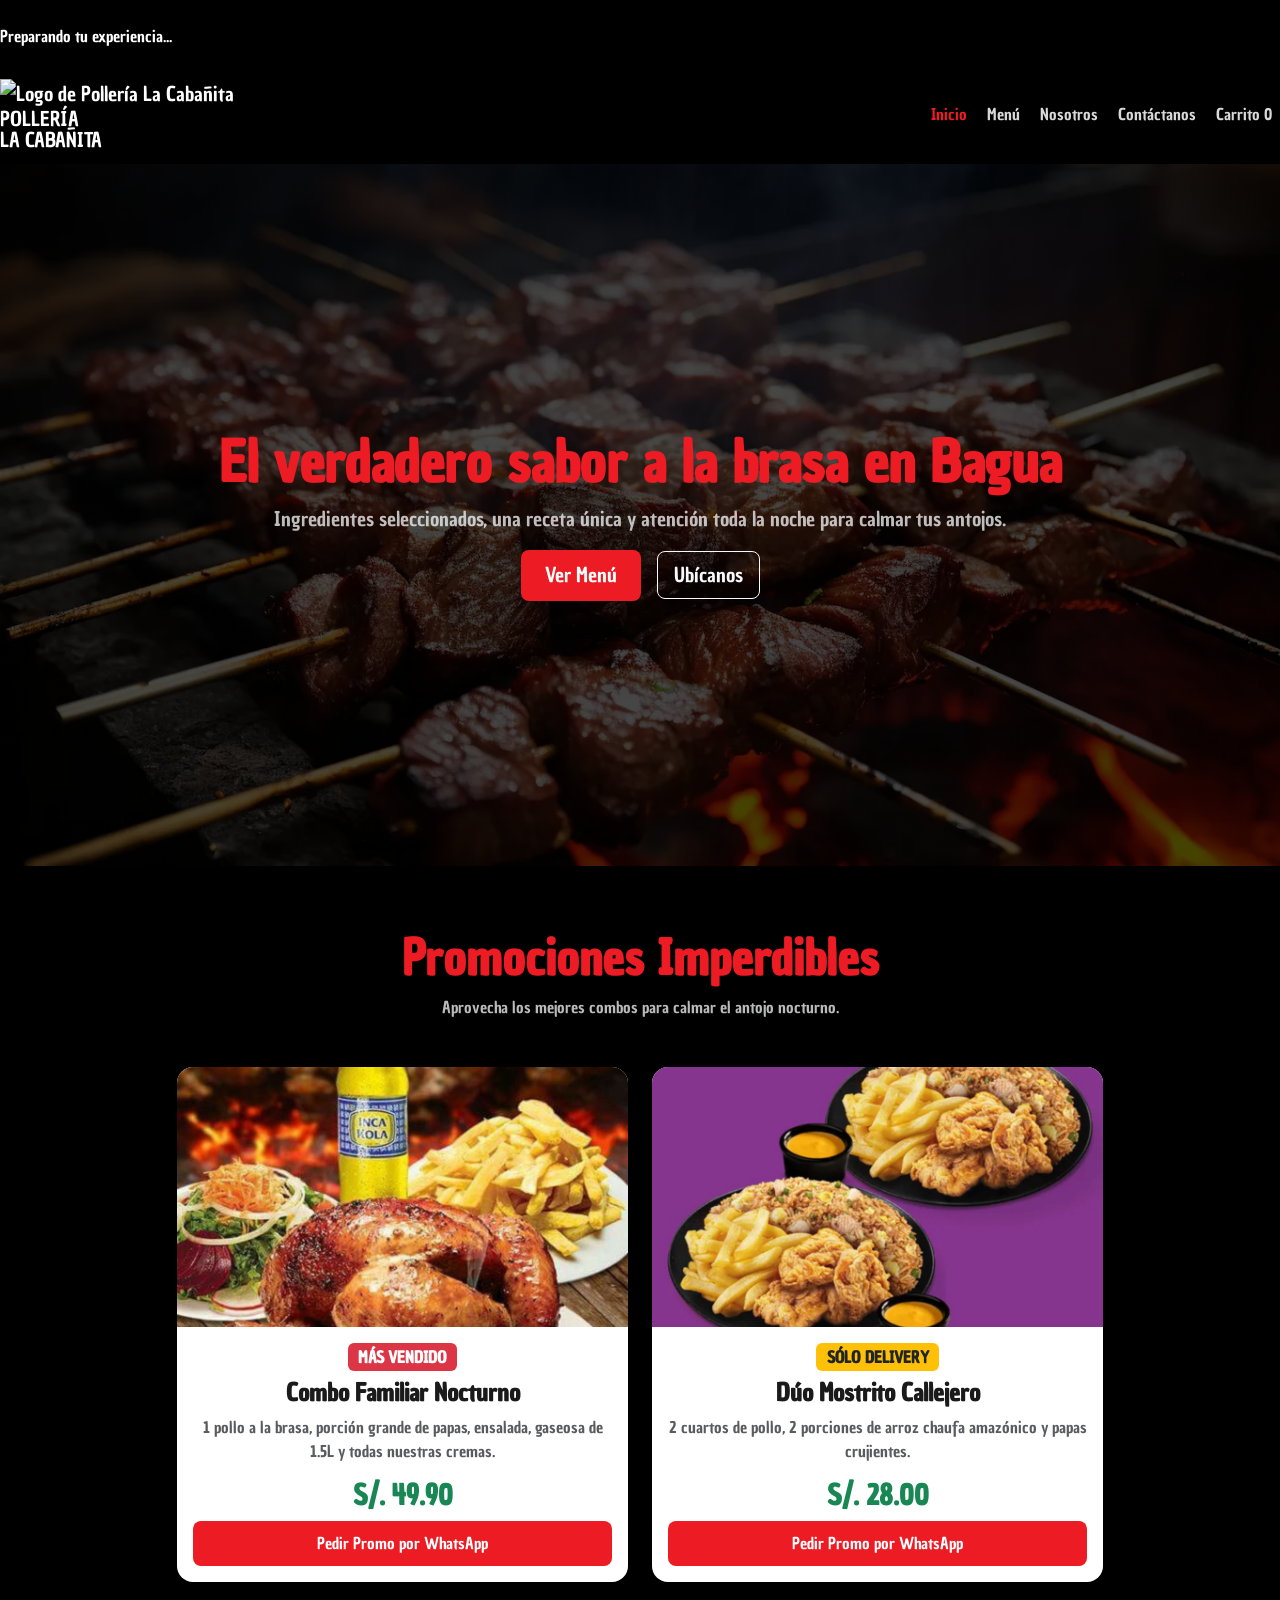
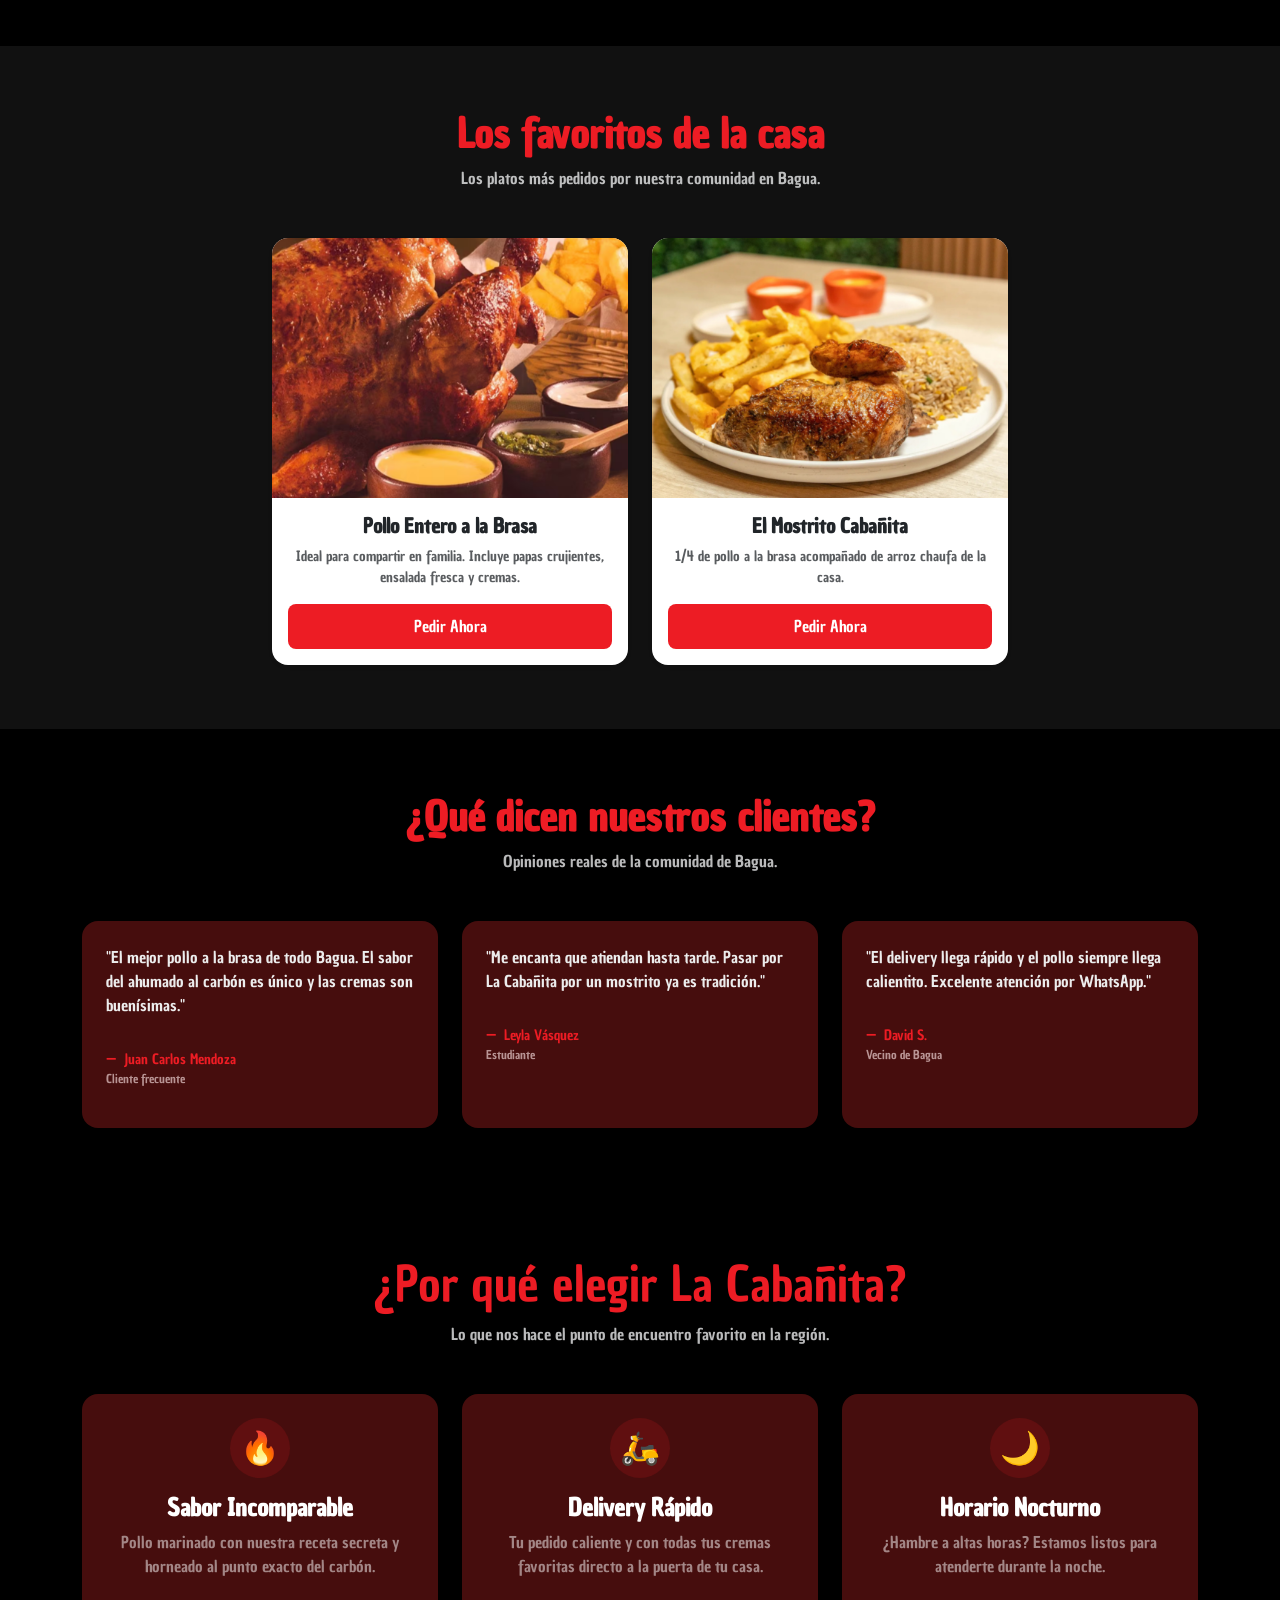
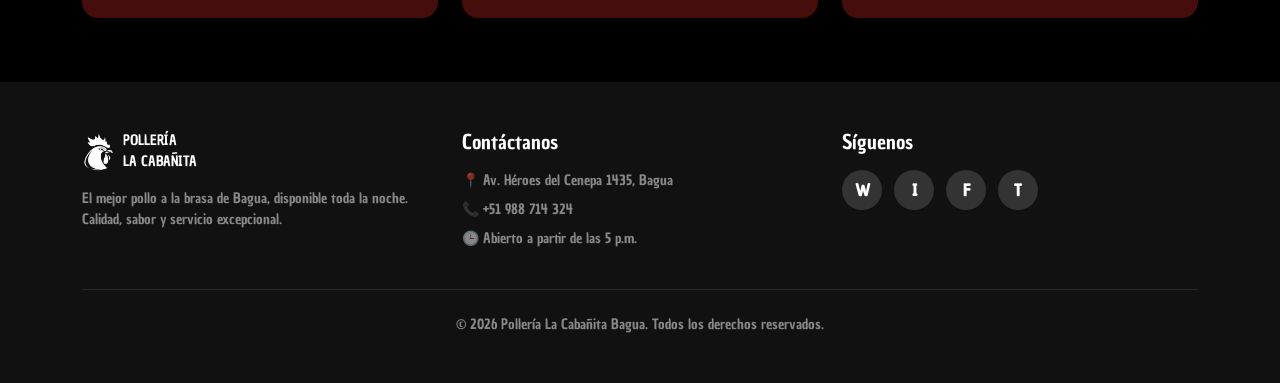
==== index.html @ 7e536405 "aqui modernizmosr el menú principal y de navegación" ====
<!DOCTYPE html>
<html lang="es">
<head>
  <meta charset="UTF-8">
  <meta name="description" content="Pollería La Cabañita en Bagua: pollo a la brasa, parrillas, combos y delivery."/>
    <link rel="preconnect" href="https://fonts.googleapis.com">
    <link rel="preconnect" href="https://fonts.gstatic.com" crossorigin>
    <link href="https://fonts.googleapis.com/css2?family=Chau+Philomene+One:ital@0;1&display=swap" rel="stylesheet">
  <meta name="viewport" content="width=device-width, initial-scale=1.0">
  <title>Pollería La Cabañita Bagua | Inicio</title>
  <link href="https://cdn.jsdelivr.net/npm/bootstrap@5.3.2/dist/css/bootstrap.min.css" rel="stylesheet">
  <link rel="stylesheet" href="https://cdn.jsdelivr.net/npm/bootstrap-icons@1.11.3/font/bootstrap-icons.min.css">
  <link rel="icon" type="image/png" sizes="512x512" href="imagenes/favicon-cabanita.png">
  <link rel="apple-touch-icon" href="imagenes/favicon-cabanita.png">
  <link rel="stylesheet" href="style.css">
</head>

<body>
  <aside id="pageLoader" class="page-loader" aria-hidden="true">
    <figure class="loader-content">
        <img
        src="https://raw.githubusercontent.com/DeysiSanchezHernandez/DESARROLLO_WEB_1/main/imagenes/LOGOBNPOS.png" class="loader-logo" alt="">
        <span class="loader-ring"></span>
        <figcaption> Preparando tu experiencia...</figcaption>
    </figure>
  </aside>
  <header class="site-header sticky-top">
            <nav
                class="navbar navbar-expand-lg navbar-dark container-fluid py-2"
                aria-label="Navegación principal"
            >
                <a class="navbar-brand brand" href="index.html">
                    <img
                        src="https://raw.githubusercontent.com/DeysiSanchezHernandez/DESARROLLO_WEB_1/main/imagenes/LOGOBNPOS.png"
                        alt="Logo de Pollería La Cabañita"
                    /><span class="brand-name" aria-label="Pollería La Cabañita"><span>POLLERÍA</span><span>LA CABAÑITA</span></span>
                </a>
                <button
                    class="navbar-toggler"
                    type="button"
                    data-bs-toggle="collapse"
                    data-bs-target="#menuPrincipal"
                    aria-controls="menuPrincipal"
                    aria-expanded="false"
                    aria-label="Abrir navegación"
                >
                    <span class="navbar-toggler-icon"></span>
                </button>
                <section class="collapse navbar-collapse" id="menuPrincipal">
                    <ul class="navbar-nav ms-auto align-items-lg-center gap-lg-1">
                        <li class="nav-item">
                            <a class="nav-link active" href="index.html">Inicio</a>
                        </li>
                        <li class="nav-item">
                            <a class="nav-link" href="menu.html">Menú</a>
                        </li>
                        <li class="nav-item">
                            <a class="nav-link" href="nosotros.html">Nosotros</a>
                        </li>
                        <li class="nav-item">
                            <a class="nav-link" href="contactanos.html">Contáctanos</a>
                        </li>
                        <li class="nav-item">
                            <a class="nav-link" href="carrito.html"
                                >Carrito
                                <span id="cartCount" class="cart-count">0</span>
                            </a>
                        </li>
                    </ul>
                </section>
            </nav>
        </header>

  <main>
    <section class="hero hero-home text-center text-white">
      <section class="container">
        <h1 class="display-4 fw-bold title-red">El verdadero sabor a la brasa en Bagua</h1>
        <p class="lead text-light opacity-75">Ingredientes seleccionados, una receta única y atención toda la noche para calmar tus antojos.</p>
        <nav class="hero-actions" aria-label="Acciones principales">
          <a href="menu.html" class="btn btn-cabanita btn-lg">Ver Menú</a>
          <a href="contactanos.html" class="btn btn-outline-light btn-lg">Ubícanos</a>
        </nav>
      </section>
    </section>

    <section class="container section-space">
      <header class="text-center mb-5">
        <h2 class="display-5 fw-bold title-red">Promociones Imperdibles</h2>
        <p class="text-light opacity-75">Aprovecha los mejores combos para calmar el antojo nocturno.</p>
      </header>

      <section class="row g-4 justify-content-center">
        <article class="col-12 col-md-6 col-lg-5">
          <figure class="card product-card h-100 border-0 shadow-sm overflow-hidden text-center m-0">
            <img src="./imagenes/COMBOFAMILIARNOCTURNO.png" class="card-img-top img-fluid" alt="Combo Familiar Nocturno">
            <figcaption class="card-body">
              <span class="badge bg-danger mb-2 fs-6">MÁS VENDIDO</span>
              <h3 class="h4 card-title fw-bold">Combo Familiar Nocturno</h3>
              <p class="card-text text-muted">1 pollo a la brasa, porción grande de papas, ensalada, gaseosa de 1.5L y todas nuestras cremas.</p>
              <p class="h3 text-success fw-bold">S/. 49.90</p>
              <a href="https://wa.me/51930838877" target="_blank" class="btn btn-cabanita w-100">Pedir Promo por WhatsApp</a>
            </figcaption>
          </figure>
        </article>

        <article class="col-12 col-md-6 col-lg-5">
          <figure class="card product-card h-100 border-0 shadow-sm overflow-hidden text-center m-0">
            <img src="./imagenes/DUOMONSTRITOCALLEJERO.png" class="card-img-top img-fluid" alt="Dúo Mostrito Callejero">
            <figcaption class="card-body">
              <span class="badge bg-warning text-dark mb-2 fs-6">SÓLO DELIVERY</span>
              <h3 class="h4 card-title fw-bold">Dúo Mostrito Callejero</h3>
              <p class="card-text text-muted">2 cuartos de pollo, 2 porciones de arroz chaufa amazónico y papas crujientes.</p>
              <p class="h3 text-success fw-bold">S/. 28.00</p>
              <a href="https://wa.me/51930838877" target="_blank" class="btn btn-cabanita w-100">Pedir Promo por WhatsApp</a>
            </figcaption>
          </figure>
        </article>
      </section>
    </section>

    <section class="section-dark section-space">
      <section class="container">
        <header class="text-center mb-5">
          <h2 class="h1 fw-bold title-red">Los favoritos de la casa</h2>
          <p class="text-light opacity-75">Los platos más pedidos por nuestra comunidad en Bagua.</p>
        </header>

        <section class="row g-4 justify-content-center">
          <article class="col-12 col-md-6 col-lg-4">
            <section class="card product-card h-100 shadow-sm">
              <img src="./imagenes/POLLOALABRASACOMPLETO.png" class="card-img-top img-fluid" alt="Pollo a la Brasa Completo">
              <section class="card-body text-center">
                <h3 class="h5 card-title text-dark fw-bold">Pollo Entero a la Brasa</h3>
                <p class="card-text text-muted small">Ideal para compartir en familia. Incluye papas crujientes, ensalada fresca y cremas.</p>
                <a href="menu.html" class="btn btn-cabanita w-100">Pedir Ahora</a>
              </section>
            </section>
          </article>

          <article class="col-12 col-md-6 col-lg-4">
            <section class="card product-card h-100 shadow-sm">
              <img src="./imagenes/MONSTRITOCABAÑITA.png" class="card-img-top img-fluid" alt="Mostrito Cabañita">
              <section class="card-body text-center">
                <h3 class="h5 card-title text-dark fw-bold">El Mostrito Cabañita</h3>
                <p class="card-text text-muted small">1/4 de pollo a la brasa acompañado de arroz chaufa de la casa.</p>
                <a href="menu.html" class="btn btn-cabanita w-100">Pedir Ahora</a>
              </section>
            </section>
          </article>
        </section>
      </section>
    </section>

    <section class="container section-space">
  <header class="text-center mb-5">
    <h2 class="h1 fw-bold title-red">¿Qué dicen nuestros clientes?</h2>
    <p class="text-light opacity-75">Opiniones reales de la comunidad de Bagua.</p>
  </header>

  <section id="comentariosClientes" class="carousel slide mobile-carousel d-md-none" data-bs-ride="carousel" data-bs-touch="true" aria-label="Carrusel de comentarios de clientes">
    <section class="carousel-indicators mobile-carousel-indicators">
      <button type="button" data-bs-target="#comentariosClientes" data-bs-slide-to="0" class="active" aria-current="true" aria-label="Comentario 1"></button>
      <button type="button" data-bs-target="#comentariosClientes" data-bs-slide-to="1" aria-label="Comentario 2"></button>
      <button type="button" data-bs-target="#comentariosClientes" data-bs-slide-to="2" aria-label="Comentario 3"></button>
    </section>

    <section class="carousel-inner">
      <article class="carousel-item active">
        <blockquote class="card testimonial-card mobile-slide-card p-4 border-0 shadow-sm m-0">
          <p class="card-text">"El mejor pollo a la brasa de todo Bagua. El sabor del ahumado al carbón es único y las cremas son buenísimas."</p>
          <footer class="blockquote-footer mt-3 bg-transparent border-0 p-0">
            Juan Carlos Mendoza <small class="d-block">Cliente frecuente</small>
          </footer>
        </blockquote>
      </article>

      <article class="carousel-item">
        <blockquote class="card testimonial-card mobile-slide-card p-4 border-0 shadow-sm m-0">
          <p class="card-text">"Me encanta que atiendan hasta tarde. Pasar por La Cabañita por un mostrito ya es tradición."</p>
          <footer class="blockquote-footer mt-3 bg-transparent border-0 p-0">
            Leyla Vásquez <small class="d-block">Estudiante</small>
          </footer>
        </blockquote>
      </article>

      <article class="carousel-item">
        <blockquote class="card testimonial-card mobile-slide-card p-4 border-0 shadow-sm m-0">
          <p class="card-text">"El delivery llega rápido y el pollo siempre llega calientito. Excelente atención por WhatsApp."</p>
          <footer class="blockquote-footer mt-3 bg-transparent border-0 p-0">
            David S. <small class="d-block">Vecino de Bagua</small>
          </footer>
        </blockquote>
      </article>
    </section>

    <button class="carousel-control-prev mobile-carousel-control" type="button" data-bs-target="#comentariosClientes" data-bs-slide="prev" aria-label="Comentario anterior">
      <span class="carousel-control-prev-icon" aria-hidden="true"></span>
      <span class="visually-hidden">Anterior</span>
    </button>

    <button class="carousel-control-next mobile-carousel-control" type="button" data-bs-target="#comentariosClientes" data-bs-slide="next" aria-label="Comentario siguiente">
      <span class="carousel-control-next-icon" aria-hidden="true"></span>
      <span class="visually-hidden">Siguiente</span>
    </button>
  </section>

  <section class="row g-4 d-none d-md-flex">
    <article class="col-md-4">
      <blockquote class="card testimonial-card h-100 p-4 border-0 shadow-sm m-0">
        <p class="card-text">"El mejor pollo a la brasa de todo Bagua. El sabor del ahumado al carbón es único y las cremas son buenísimas."</p>
        <footer class="blockquote-footer mt-3 bg-transparent border-0 p-0">
          Juan Carlos Mendoza <small class="d-block">Cliente frecuente</small>
        </footer>
      </blockquote>
    </article>

    <article class="col-md-4">
      <blockquote class="card testimonial-card h-100 p-4 border-0 shadow-sm m-0">
        <p class="card-text">"Me encanta que atiendan hasta tarde. Pasar por La Cabañita por un mostrito ya es tradición."</p>
        <footer class="blockquote-footer mt-3 bg-transparent border-0 p-0">
          Leyla Vásquez <small class="d-block">Estudiante</small>
        </footer>
      </blockquote>
    </article>

    <article class="col-md-4">
      <blockquote class="card testimonial-card h-100 p-4 border-0 shadow-sm m-0">
        <p class="card-text">"El delivery llega rápido y el pollo siempre llega calientito. Excelente atención por WhatsApp."</p>
        <footer class="blockquote-footer mt-3 bg-transparent border-0 p-0">
          David S. <small class="d-block">Vecino de Bagua</small>
        </footer>
      </blockquote>
    </article>
  </section>
</section>

<section class="container section-space">
  <header class="text-center mb-5">
    <h2 class="display-5 title-red">¿Por qué elegir La Cabañita?</h2>
    <p class="text-light opacity-75">Lo que nos hace el punto de encuentro favorito en la región.</p>
  </header>

  <section id="razonesCabanita" class="carousel slide mobile-carousel d-md-none" data-bs-ride="carousel" data-bs-touch="true" aria-label="Carrusel de razones para elegir La Cabañita">
    <section class="carousel-indicators mobile-carousel-indicators">
      <button type="button" data-bs-target="#razonesCabanita" data-bs-slide-to="0" class="active" aria-current="true" aria-label="Razón 1"></button>
      <button type="button" data-bs-target="#razonesCabanita" data-bs-slide-to="1" aria-label="Razón 2"></button>
      <button type="button" data-bs-target="#razonesCabanita" data-bs-slide-to="2" aria-label="Razón 3"></button>
    </section>

    <section class="carousel-inner">
      <article class="carousel-item active">
        <section class="card benefit-card mobile-slide-card p-4 border-0 shadow-sm text-center">
          <figure class="icon-circle mx-auto"><span>🔥</span></figure>
          <h3 class="h4 fw-bold">Sabor Incomparable</h3>
          <p class="text-white-50 mb-0">Pollo marinado con nuestra receta secreta y horneado al punto exacto del carbón.</p>
        </section>
      </article>

      <article class="carousel-item">
        <section class="card benefit-card mobile-slide-card p-4 border-0 shadow-sm text-center">
          <figure class="icon-circle mx-auto"><span>🛵</span></figure>
          <h3 class="h4 fw-bold">Delivery Rápido</h3>
          <p class="text-white-50 mb-0">Tu pedido caliente y con todas tus cremas favoritas directo a la puerta de tu casa.</p>
        </section>
      </article>

      <article class="carousel-item">
        <section class="card benefit-card mobile-slide-card p-4 border-0 shadow-sm text-center">
          <figure class="icon-circle mx-auto"><span>🌙</span></figure>
          <h3 class="h4 fw-bold">Horario Nocturno</h3>
          <p class="text-white-50 mb-0">¿Hambre a altas horas? Estamos listos para atenderte durante la noche.</p>
        </section>
      </article>
    </section>

    <button class="carousel-control-prev mobile-carousel-control" type="button" data-bs-target="#razonesCabanita" data-bs-slide="prev" aria-label="Razón anterior">
      <span class="carousel-control-prev-icon" aria-hidden="true"></span>
      <span class="visually-hidden">Anterior</span>
    </button>

    <button class="carousel-control-next mobile-carousel-control" type="button" data-bs-target="#razonesCabanita" data-bs-slide="next" aria-label="Razón siguiente">
      <span class="carousel-control-next-icon" aria-hidden="true"></span>
      <span class="visually-hidden">Siguiente</span>
    </button>
  </section>

  <section class="row g-4 text-center d-none d-md-flex">
    <article class="col-md-4">
      <section class="card benefit-card h-100 p-4 border-0 shadow-sm">
        <figure class="icon-circle mx-auto"><span>🔥</span></figure>
        <h3 class="h4 fw-bold">Sabor Incomparable</h3>
        <p class="text-white-50">Pollo marinado con nuestra receta secreta y horneado al punto exacto del carbón.</p>
      </section>
    </article>

    <article class="col-md-4">
      <section class="card benefit-card h-100 p-4 border-0 shadow-sm">
        <figure class="icon-circle mx-auto"><span>🛵</span></figure>
        <h3 class="h4 fw-bold">Delivery Rápido</h3>
        <p class="text-white-50">Tu pedido caliente y con todas tus cremas favoritas directo a la puerta de tu casa.</p>
      </section>
    </article>

    <article class="col-md-4">
      <section class="card benefit-card h-100 p-4 border-0 shadow-sm">
        <figure class="icon-circle mx-auto"><span>🌙</span></figure>
        <h3 class="h4 fw-bold">Horario Nocturno</h3>
        <p class="text-white-50">¿Hambre a altas horas? Estamos listos para atenderte durante la noche.</p>
      </section>
    </article>
  </section>
</section>
  </main>

  <footer class="footer py-5 text-white-50">
    <section class="container">
      <section class="row g-4">
        <aside class="col-12 col-md-4">
          <section class="footer-brand mb-3">
            <img src="./imagenes/LOGOBNPOS.png" alt="Logo Blanco" class="footer-logo">
            <header>
              <span class="text-white d-block small">POLLERÍA</span>
              <span class="text-white d-block small">LA CABAÑITA</span>
            </header>
          </section>
          <p class="small">El mejor pollo a la brasa de Bagua, disponible toda la noche. Calidad, sabor y servicio excepcional.</p>
        </aside>

        <section class="col-12 col-md-4">
          <h4 class="h5 text-white mb-3">Contáctanos</h4>
          <ul class="list-unstyled small">
            <li class="mb-2">📍 Av. Héroes del Cenepa 1435, Bagua</li>
            <li class="mb-2">📞 +51 988 714 324</li>
            <li class="mb-2">🕒 Abierto a partir de las 5 p.m.</li>
          </ul>
        </section>

        <section class="col-12 col-md-4">
          <h4 class="h5 text-white mb-3">Síguenos</h4>
          <nav class="social-nav" aria-label="Redes sociales">
            <a href="https://wa.me/51930838877" target="_blank" class="social-icon-circle" title="WhatsApp">W</a>
            <a href="https://www.instagram.com/polleria_la_cabanita/" target="_blank" class="social-icon-circle" title="Instagram">I</a>
            <a href="https://web.facebook.com/" target="_blank" class="social-icon-circle" title="Facebook">F</a>
            <a href="https://www.tiktok.com/" target="_blank" class="social-icon-circle" title="TikTok">T</a>
          </nav>
        </section>
      </section>

      <hr class="border-secondary my-4">
      <p class="text-center small text-white-50 mb-0">&copy; 2026 Pollería La Cabañita Bagua. Todos los derechos reservados.</p>
    </section>
  </footer>

  <script src="https://cdn.jsdelivr.net/npm/bootstrap@5.3.2/dist/js/bootstrap.bundle.min.js"></script>
<script src="app.js"></script>
</body>
</html>
---- style.css ----
@import url('https://fonts.googleapis.com/css2?family=Chau+Philomene+One:ital@0;1&display=swap');

:root {
  --rojo-cabanita: #ed1c24;
  --rojo-oscuro: #bd2130;
  --negro-principal: #000000;
  --negro-suave: #111111;
  --vino: #460d0d;
  --blanco: #ffffff;
  --gris-claro: #f8f9fa;
  --fuente-principal: 'Chau Philomene One', sans-serif;
}

* {
  box-sizing: border-box;
}

html {
  scroll-behavior: smooth;
  scroll-padding-top: 130px;
}

body {
  margin: 0;
  overflow-x: hidden;
  font-family: var(--fuente-principal);
  background-color: var(--negro-principal);
  color: var(--blanco);
}

img {
  max-width: 100%;
  height: auto;
}

a {
  text-decoration: none;
}

.header {
  background-color: var(--negro-principal);
  box-shadow: 0 2px 10px rgba(255, 255, 255, 0.08);
  z-index: 1030;
}

.brand-link {
  display: inline-flex;
  align-items: center;
  gap: 0.5rem;
}

.brand-logo {
  height: 39px;
  width: auto;
  object-fit: contain;
}

.brand-name {
  display: flex;
  flex-direction: column;
  line-height: 1.05;
}

.logo-title,
.title-red {
  color: var(--rojo-cabanita) !important;
}

.logo-subtitle {
  color: var(--blanco);
  font-size: 0.85rem;
}

.nav-link {
  color: rgba(255, 255, 255, 0.85) !important;
  transition: color 0.3s ease;
}

.nav-link:hover,
.nav-link.active {
  color: var(--rojo-cabanita) !important;
}

.nav-cart {
  color: #ffc107 !important;
}

.hero {
  display: flex;
  align-items: center;
  min-height: 55vh;
  padding: 4rem 0;
  background-size: cover;
  background-position: center;
  background-repeat: no-repeat;
}

.hero-home {
  min-height: 70vh;
  background-image: linear-gradient(rgba(0, 0, 0, 0.72), rgba(0, 0, 0, 0.72)), url('./imagenes/FONDOINDEX.png');
}

.hero-menu {
  background-image: linear-gradient(rgba(0, 0, 0, 0.74), rgba(0, 0, 0, 0.74)), url('./imagenes/FONDOMENÚ.png');
}

.hero-nosotros {
  background-image: linear-gradient(rgba(0, 0, 0, 0.74), rgba(0, 0, 0, 0.74)), url('./imagenes/FONDOINDEX.png');
}

.hero-contact {
  background-image: linear-gradient(rgba(0, 0, 0, 0.74), rgba(0, 0, 0, 0.74)), url('./imagenes/FONDOINDEX.png');
}

.hero-actions {
  display: flex;
  flex-direction: column;
  gap: 1rem;
  align-items: center;
}

.section-space {
  padding-top: 4rem;
  padding-bottom: 4rem;
}

.section-dark {
  background-color: var(--negro-suave);
}

.btn-cabanita {
  background-color: var(--rojo-cabanita) !important;
  color: var(--blanco) !important;
  border: none !important;
  padding: 0.65rem 1.5rem;
  border-radius: 0.5rem;
  transition: background-color 0.3s ease, transform 0.2s ease;
}

.btn-cabanita:hover {
  background-color: var(--rojo-oscuro) !important;
  color: var(--blanco) !important;
  transform: translateY(-2px);
}

.btn-whatsapp {
  display: inline-flex;
  align-items: center;
  justify-content: center;
  background-color: #25d366;
  color: var(--blanco) !important;
  font-weight: 600;
  border: none;
  border-radius: 999px;
  padding: 0.75rem 1.5rem;
  transition: background-color 0.3s ease, transform 0.2s ease;
}

.btn-whatsapp:hover {
  background-color: #20ba5a;
  transform: translateY(-2px);
}

.card {
  border: none;
  border-radius: 1rem;
  overflow: hidden;
}

.card-img-top {
  height: 220px;
  object-fit: cover;
}

.product-card {
  background-color: var(--blanco);
  color: #1a1a1a;
}

.product-card .card-title,
.product-card .card-text {
  color: #1a1a1a;
}

.card-footer-action {
  display: flex;
  flex-direction: column;
  gap: 1rem;
  margin-top: 1rem;
}

.testimonial-card {
  background-color: var(--vino);
  color: #ececec;
}

.testimonial-card .blockquote-footer {
  color: var(--rojo-cabanita);
}

.testimonial-card small {
  color: #b89494;
}

.benefit-card,
.mission-card {
  background-color: var(--vino);
  color: var(--blanco);
}

.icon-circle,
.info-icon {
  display: inline-flex;
  align-items: center;
  justify-content: center;
  width: 60px;
  min-width: 60px;
  height: 60px;
  margin-bottom: 1rem;
  border-radius: 50%;
  font-size: 2rem;
  background-color: rgba(237, 28, 36, 0.15);
}

.mission-heading,
.contact-item {
  display: flex;
  align-items: flex-start;
  gap: 1rem;
}

.menu-tabs {
  gap: 0.5rem;
  overflow-x: auto;
  scrollbar-width: none;
}

.menu-tabs::-webkit-scrollbar {
  display: none;
}

.menu-category {
  margin-bottom: 4rem;
}

.menu-category-title {
  border-bottom: 1px solid #6c757d;
  padding-bottom: 0.75rem;
  margin-bottom: 1.5rem;
}

.cart-header {
  display: flex;
  flex-direction: column;
}

.cart-card {
  background-color: var(--blanco);
  color: #1a1a1a;
}

.cart-item-content {
  display: flex;
  flex-direction: column;
  gap: 1rem;
}

.cart-item-actions {
  display: flex;
  flex-direction: column;
  gap: 0.75rem;
  align-items: flex-start;
}

.cart-summary {
  background-color: var(--negro-suave);
  color: var(--blanco);
}

.summary-row {
  display: flex;
  justify-content: space-between;
  gap: 1rem;
  margin-bottom: 0.75rem;
}

.total-row {
  align-items: center;
  font-size: 1.25rem;
  font-weight: bold;
}

.values-list {
  max-width: 820px;
}

.value-row {
  display: flex;
  flex-direction: column;
  gap: 0.5rem;
  padding: 1rem 0;
  border-bottom: 1px dashed #6c757d;
}

.value-dot {
  display: none;
}

.team-img {
  height: 260px;
  object-fit: cover;
}

.map-frame {
  height: 320px;
  border-radius: 1rem;
  overflow: hidden;
  background-color: var(--gris-claro);
}

.map-frame img {
  width: 100%;
  height: 100%;
  object-fit: contain;
}

.faq-box {
  max-width: 820px;
}

.accordion-button {
  color: #1a1a1a !important;
  background-color: var(--blanco) !important;
}

.accordion-button:not(.collapsed) {
  color: var(--rojo-cabanita) !important;
  background-color: rgba(237, 28, 36, 0.12) !important;
  box-shadow: none !important;
}

.accordion-button:focus {
  box-shadow: 0 0 0 0.25rem rgba(237, 28, 36, 0.25) !important;
}

.footer {
  background-color: var(--negro-suave);
}

.footer-brand {
  display: flex;
  align-items: center;
  gap: 0.5rem;
}

.footer-logo {
  height: 39px;
  width: auto;
  object-fit: contain;
}

.social-nav {
  display: flex;
  gap: 0.75rem;
  flex-wrap: wrap;
}

.social-icon-circle {
  display: inline-flex;
  align-items: center;
  justify-content: center;
  width: 40px;
  height: 40px;
  background-color: #333333;
  color: var(--blanco);
  border-radius: 50%;
  font-weight: bold;
  transition: background-color 0.3s ease, transform 0.2s ease;
}

.social-icon-circle:hover {
  background-color: var(--rojo-cabanita);
  color: var(--blanco);
  transform: translateY(-2px);
}

@media (min-width: 768px) {
  .hero-actions {
    flex-direction: row;
    justify-content: center;
  }

  .hero {
    min-height: 60vh;
  }

  .hero-home {
    min-height: 74vh;
  }

  .card-img-top {
    height: 240px;
  }

  .card-footer-action {
    flex-direction: row;
    align-items: center;
    justify-content: space-between;
  }

  .cart-header {
    flex-direction: row;
    align-items: center;
    justify-content: space-between;
  }

  .cart-item-content {
    flex-direction: row;
    align-items: center;
    justify-content: space-between;
  }

  .cart-item-actions {
    flex-direction: row;
    align-items: center;
    justify-content: space-between;
  }

  .value-row {
    flex-direction: row;
    align-items: center;
    justify-content: space-between;
  }

  .value-dot {
    display: block;
    flex-grow: 1;
    border-bottom: 2px dotted #6c757d;
    margin: 0 1rem;
  }

  .map-frame {
    height: 420px;
  }
}

@media (min-width: 1024px) {
  .hero {
    min-height: 65vh;
  }

  .hero-home {
    min-height: 78vh;
  }

  .card-img-top {
    height: 260px;
  }

  .brand-logo {
    height: 39px;
    width: auto;
  }

  .logo-subtitle {
    font-size: 0.95rem;
  }
}

.mobile-carousel {
  padding-bottom: 3.5rem;
}

.mobile-carousel .carousel-inner {
  overflow: visible;
}

.mobile-slide-card {
  min-height: 240px;
  display: flex;
  flex-direction: column;
  justify-content: space-between;
}

.mobile-carousel-indicators {
  position: static;
  margin-top: 1.25rem;
  margin-bottom: 0;
}

.mobile-carousel-indicators [data-bs-target] {
  width: 11px;
  height: 11px;
  border-radius: 50%;
  background-color: var(--rojo-cabanita);
}

.mobile-carousel-control {
  top: auto;
  bottom: 0;
  width: 2.4rem;
  height: 2.4rem;
  border-radius: 50%;
  background-color: rgba(237, 28, 36, 0.85);
  opacity: 1;
}

.mobile-carousel .carousel-control-prev {
  left: calc(50% - 4rem);
}

.mobile-carousel .carousel-control-next {
  right: calc(50% - 4rem);
}

.badge-cart {
  background-color: red;
  color: white;
  font-size: 12px;
  padding: 3px 7px;
  border-radius: 50%;
  margin-left: 6px;
  display: inline-block;
  min-width: 20px;
  text-align: center;
}
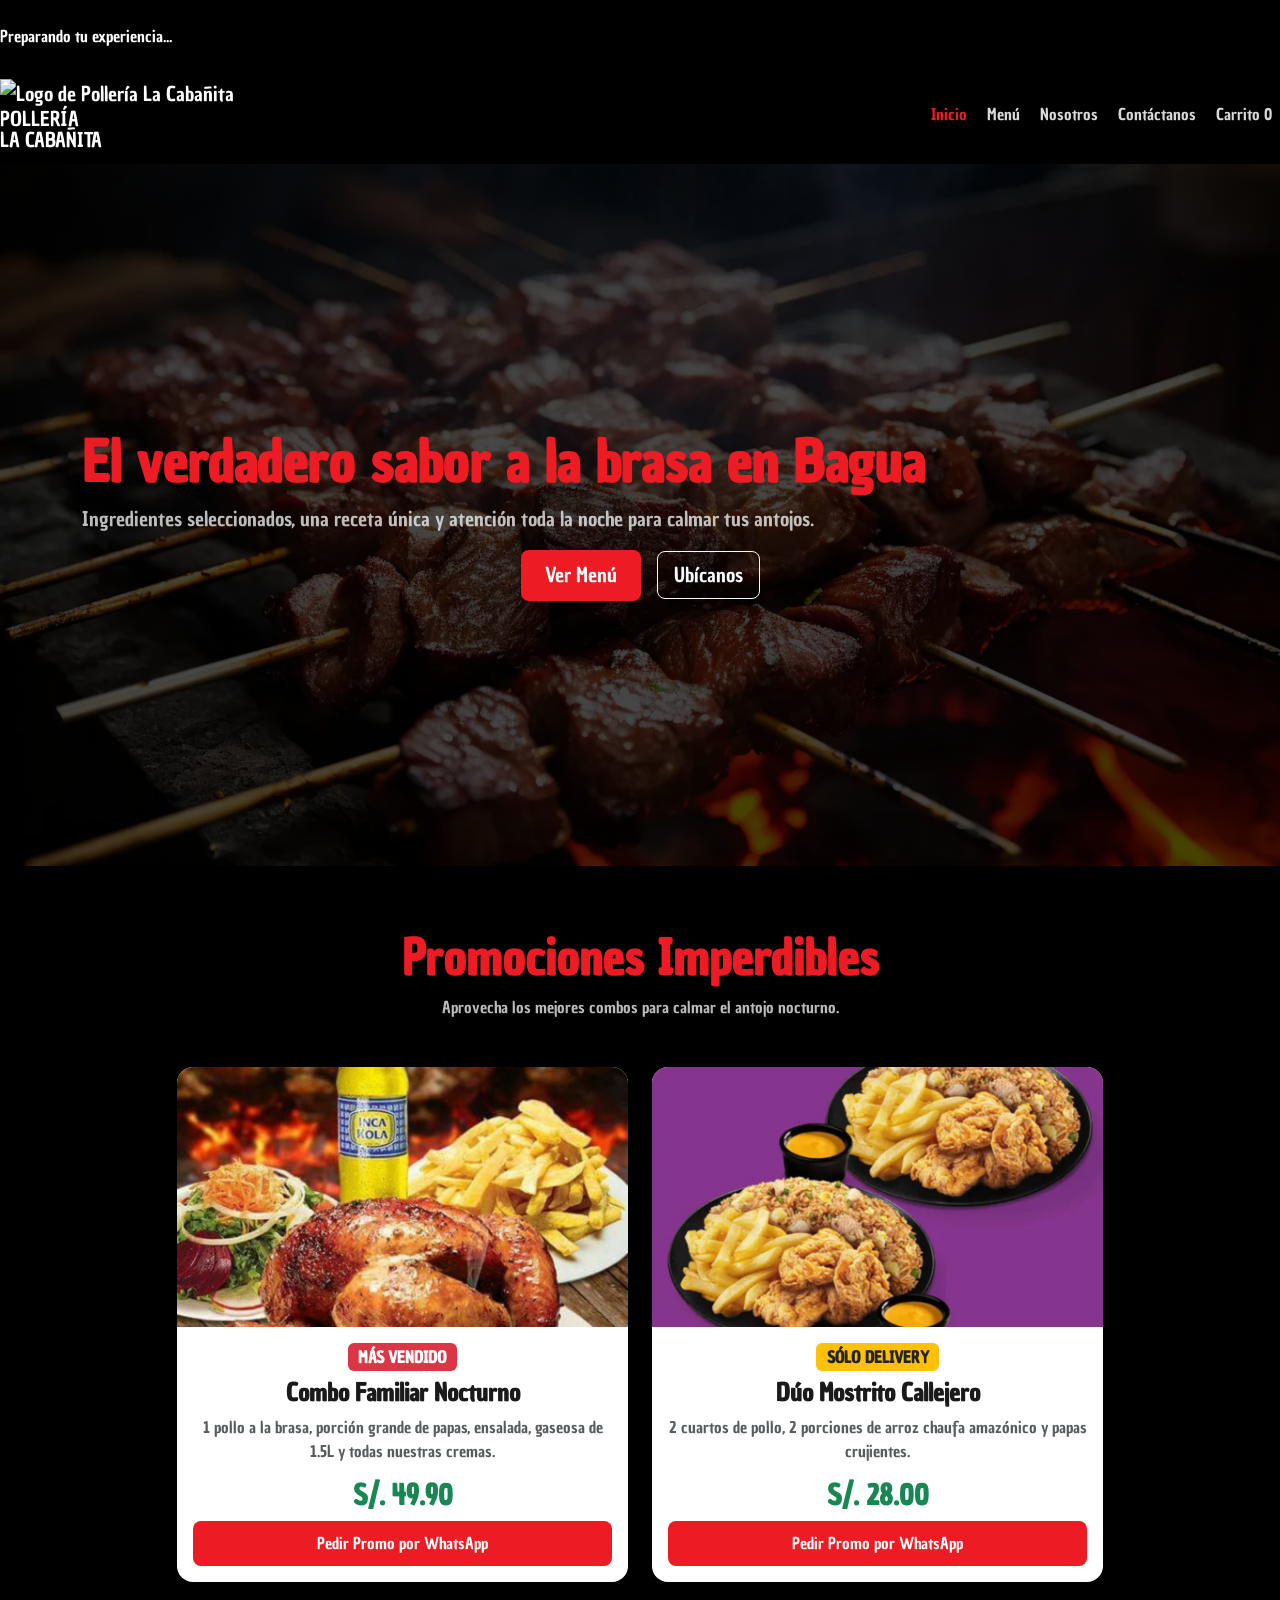
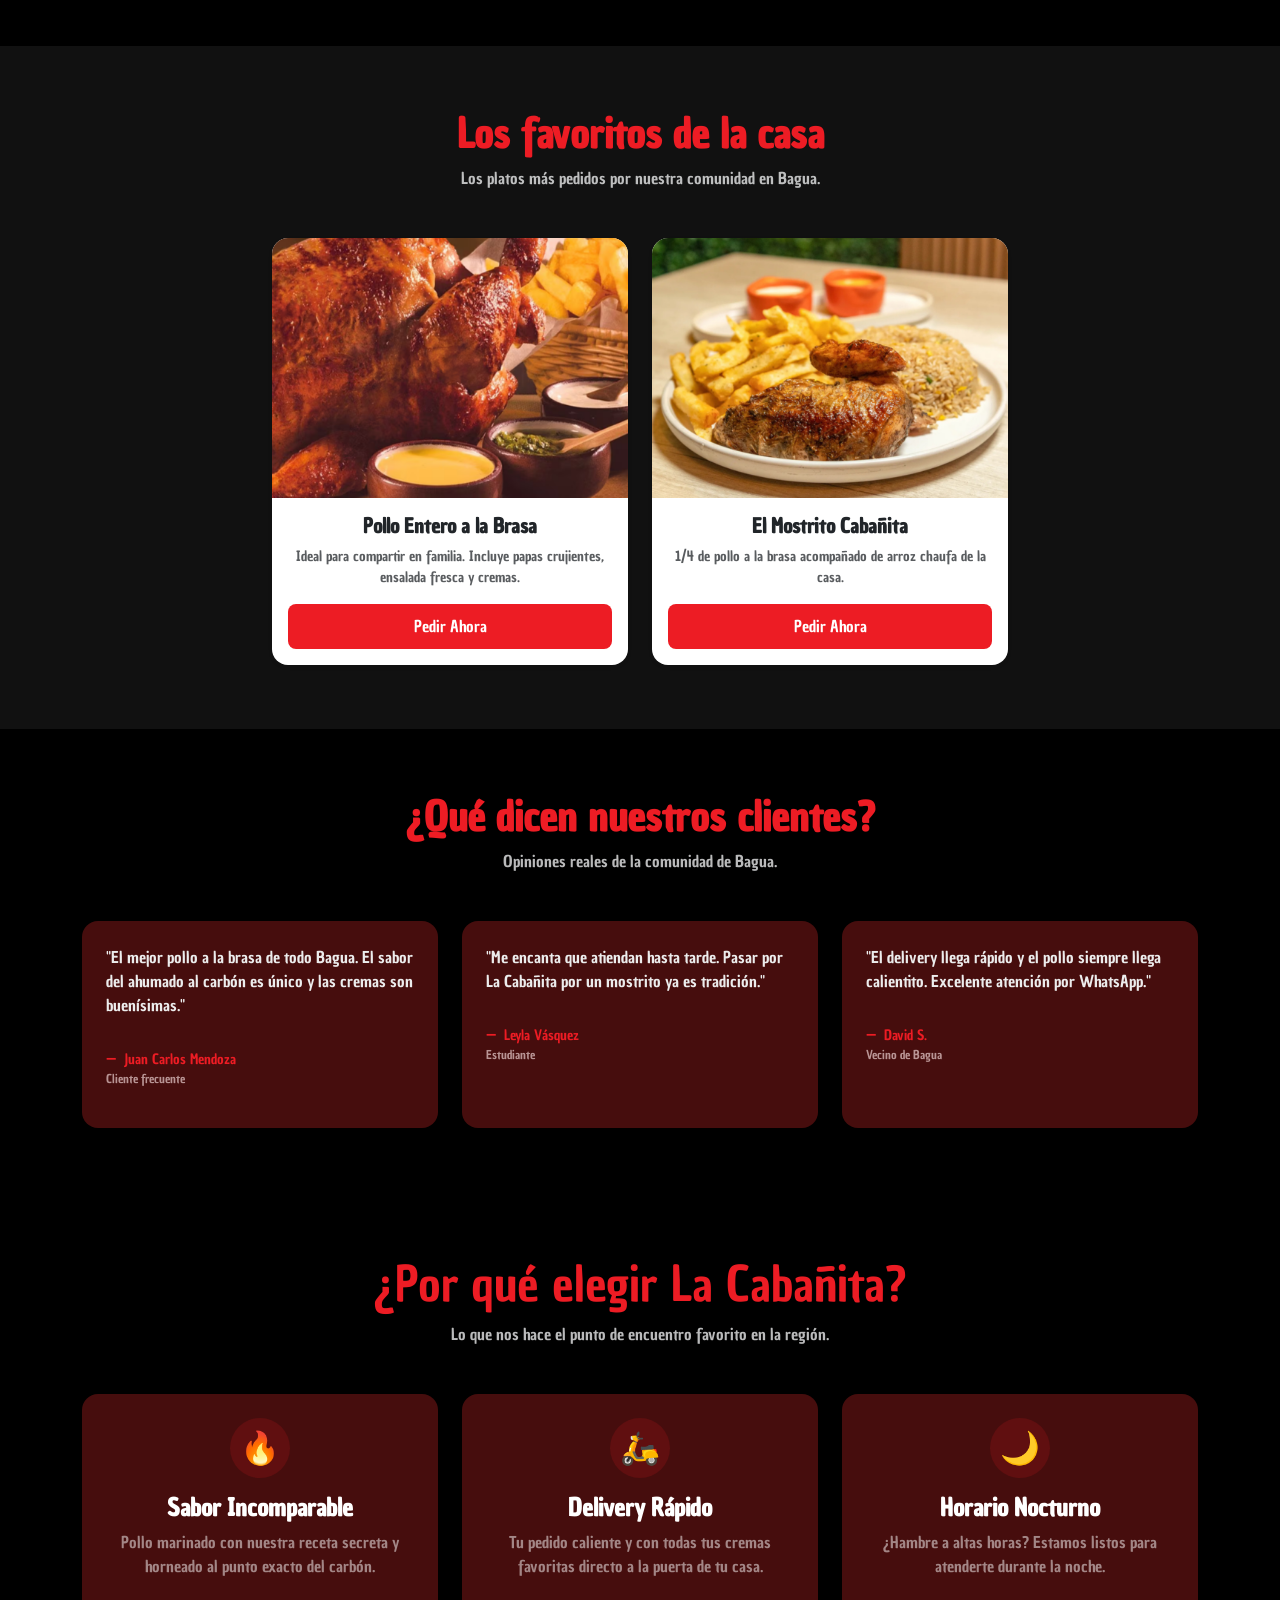
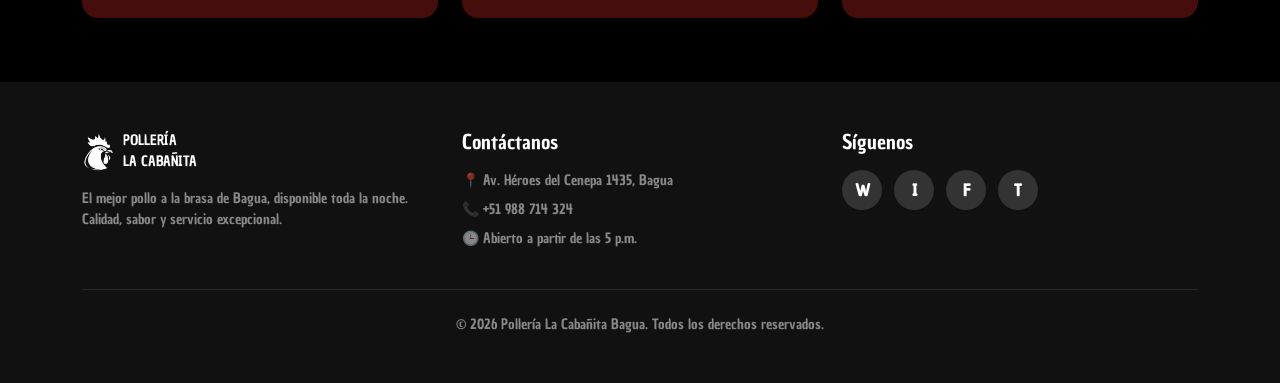
==== commit 5549c85f: "agregar carrusel principal de bienvenida" ====
--- a/index.html
+++ b/index.html
@@ -72,7 +72,8 @@
         </header>
 
   <main>
-    <section class="hero hero-home text-center text-white">
+    <section class="hero hero-home">
+      <section id="galeriaInicio" class="carousel slide gallery" data-bs-ride="carousel"></section>
       <section class="container">
         <h1 class="display-4 fw-bold title-red">El verdadero sabor a la brasa en Bagua</h1>
         <p class="lead text-light opacity-75">Ingredientes seleccionados, una receta única y atención toda la noche para calmar tus antojos.</p>
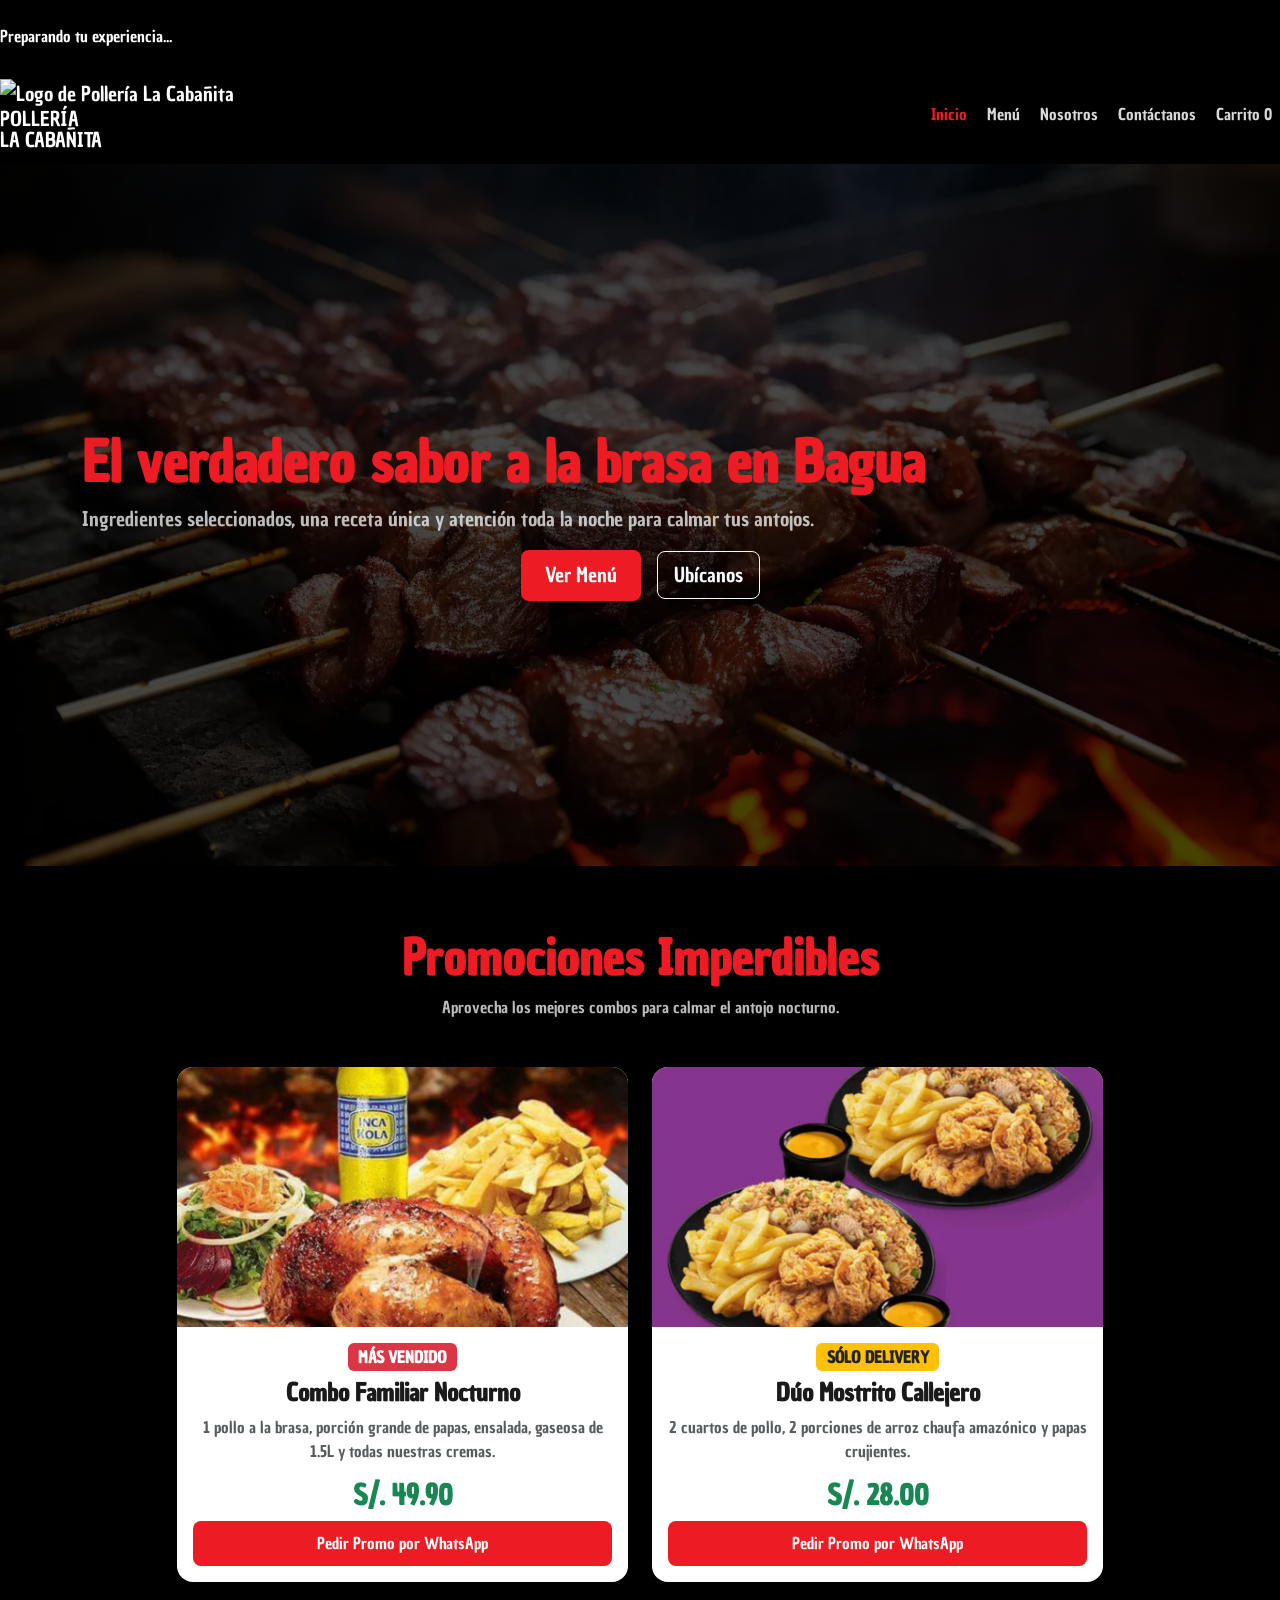
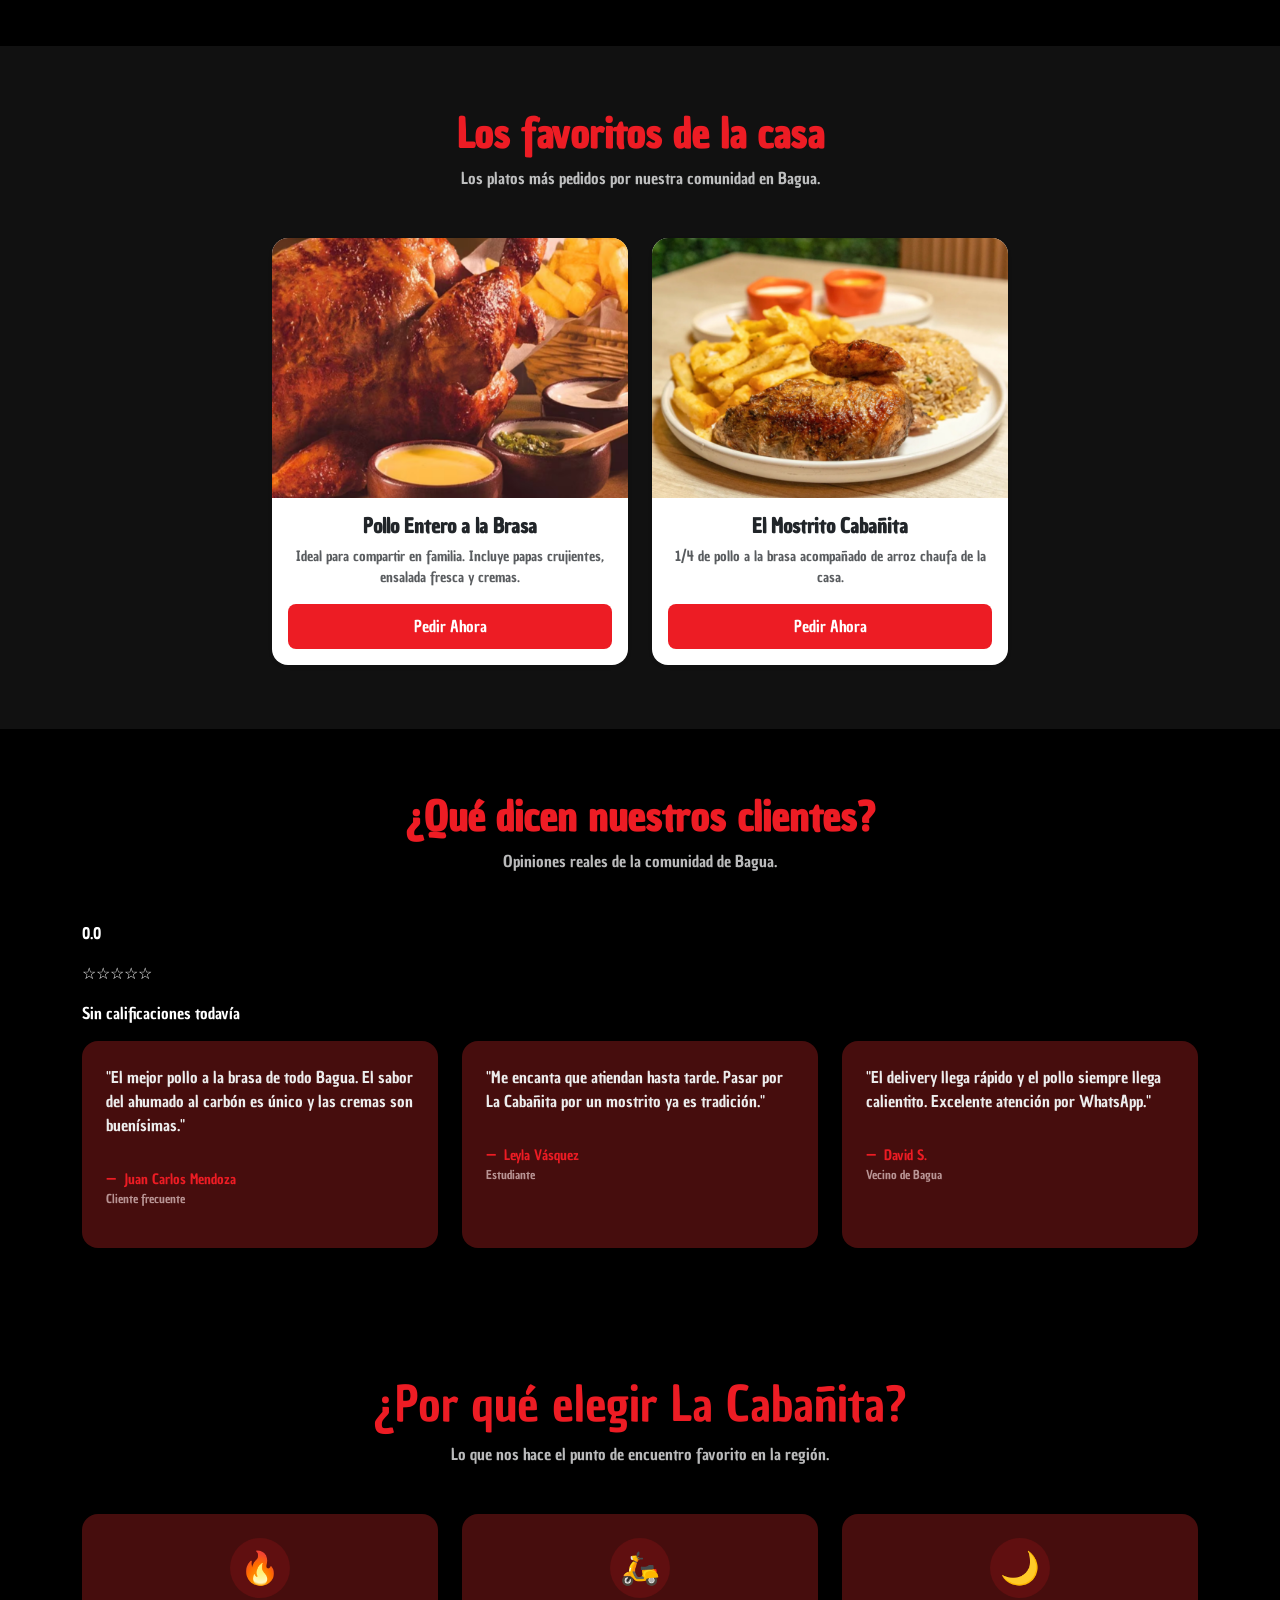
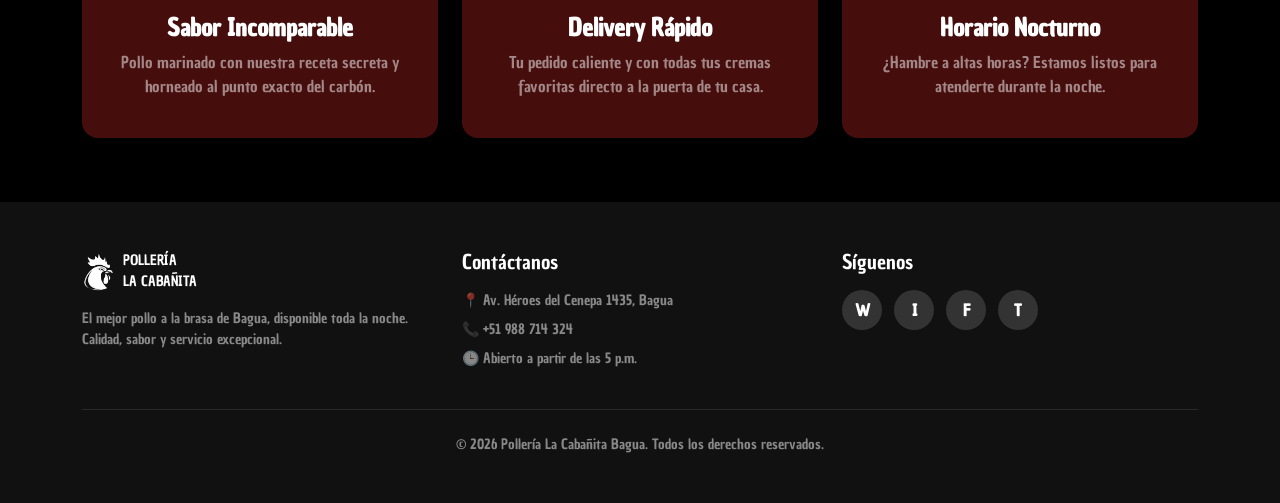
==== commit 69124f68: "mostrar promedio de calificaciones de clientes" ====
--- a/index.html
+++ b/index.html
@@ -157,6 +157,16 @@
     <h2 class="h1 fw-bold title-red">¿Qué dicen nuestros clientes?</h2>
     <p class="text-light opacity-75">Opiniones reales de la comunidad de Bagua.</p>
   </header>
+  
+  <section class="reviews-summary" aria-label="Promedio de calificaciones">
+    <article class="reviews-average-card">
+      <p id="promedioNumero" class="reviews-average-number"> 0.0 </p>
+        <section>
+          <p id="promedioEstrellas" class="reviews-average-stars"> ☆☆☆☆☆ </p>
+          <p id="promedioTexto" class="reviews-average-text"> Sin calificaciones todavía </p> 
+        </section>
+    </article>
+  </section>
 
   <section id="comentariosClientes" class="carousel slide mobile-carousel d-md-none" data-bs-ride="carousel" data-bs-touch="true" aria-label="Carrusel de comentarios de clientes">
     <section class="carousel-indicators mobile-carousel-indicators">
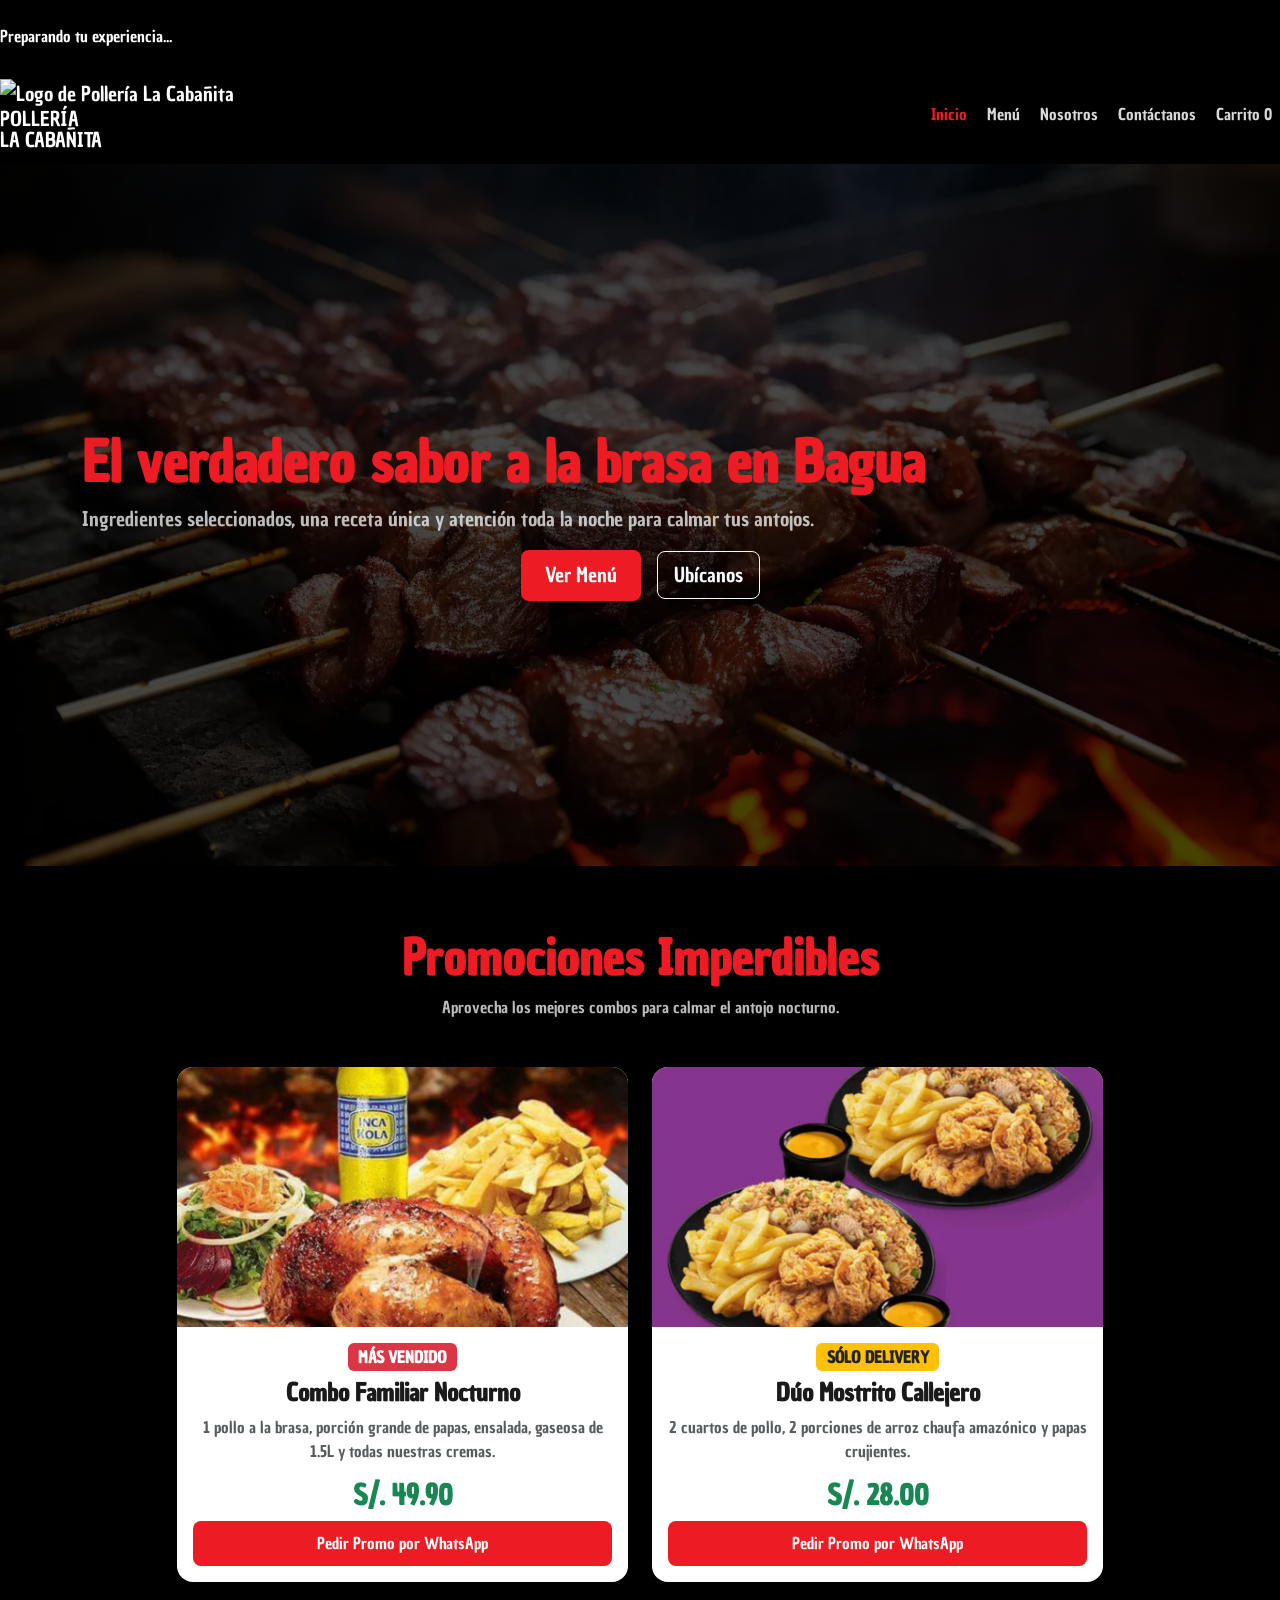
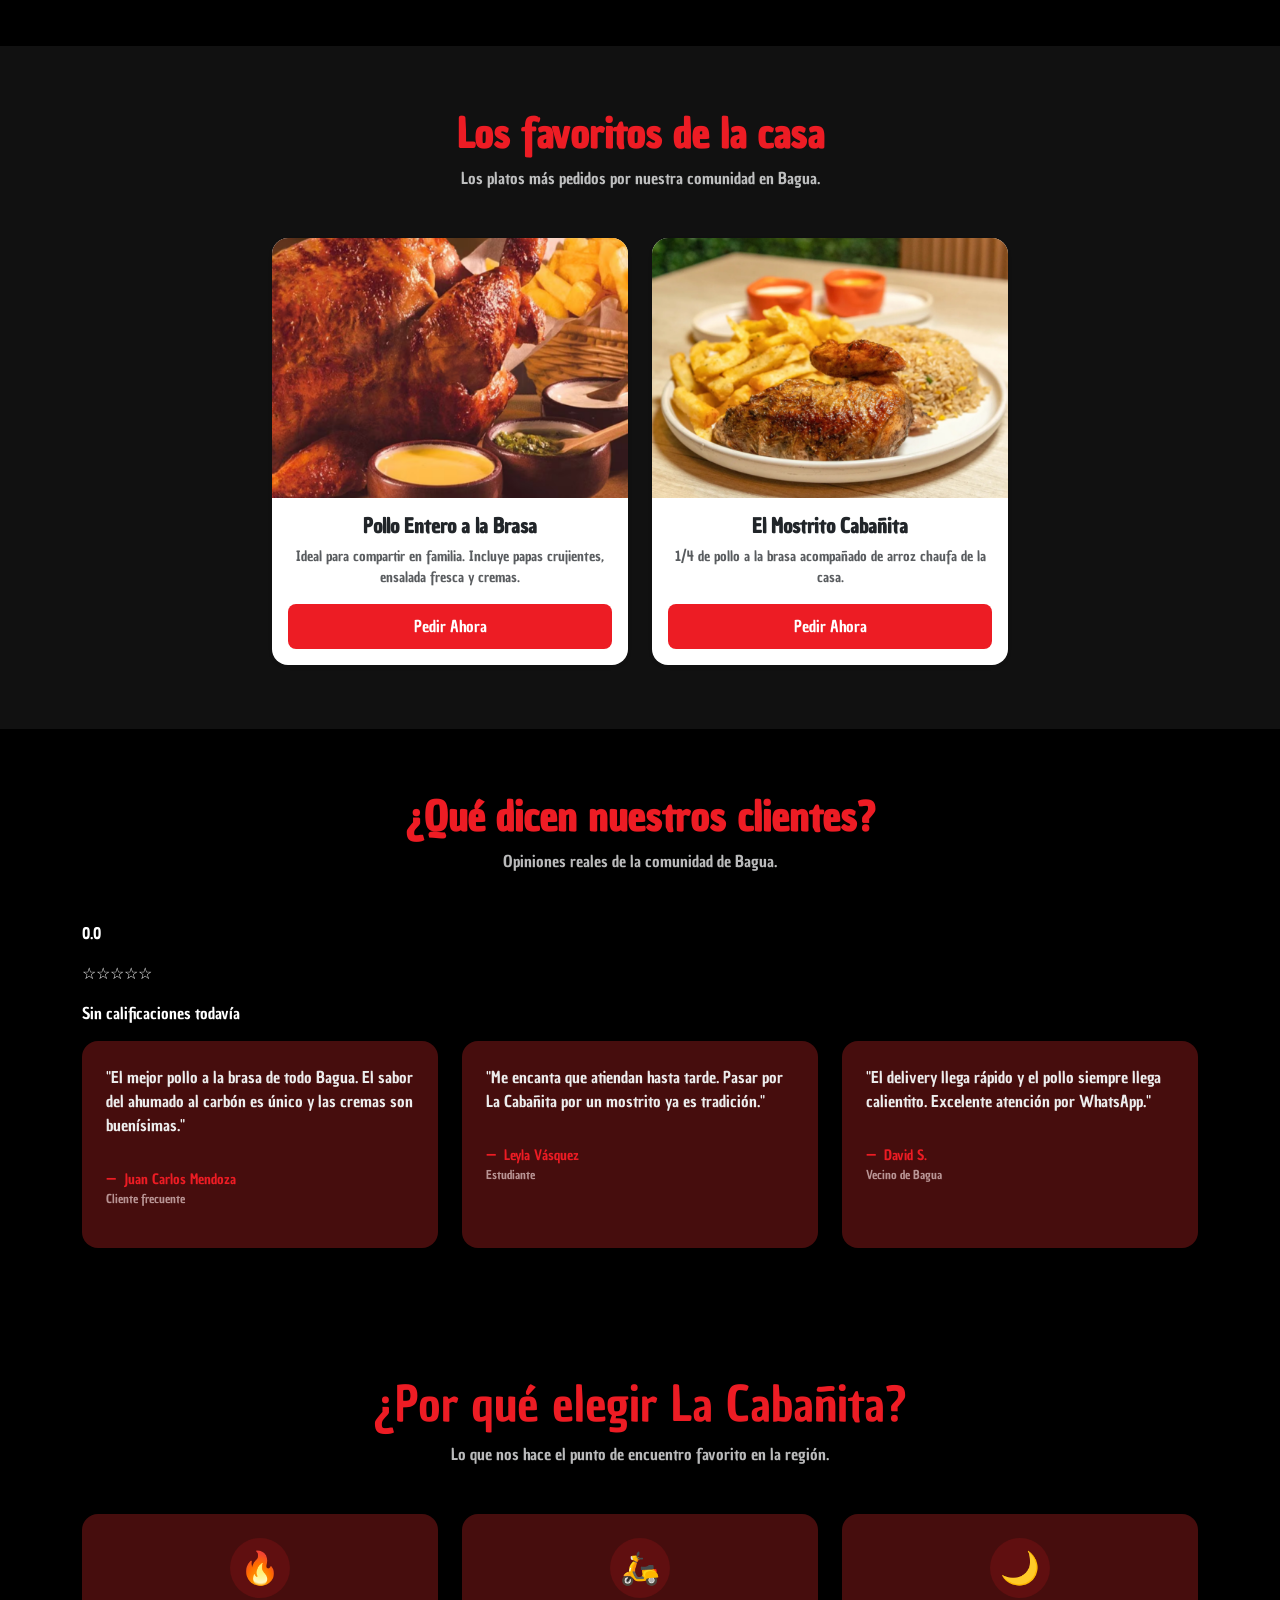
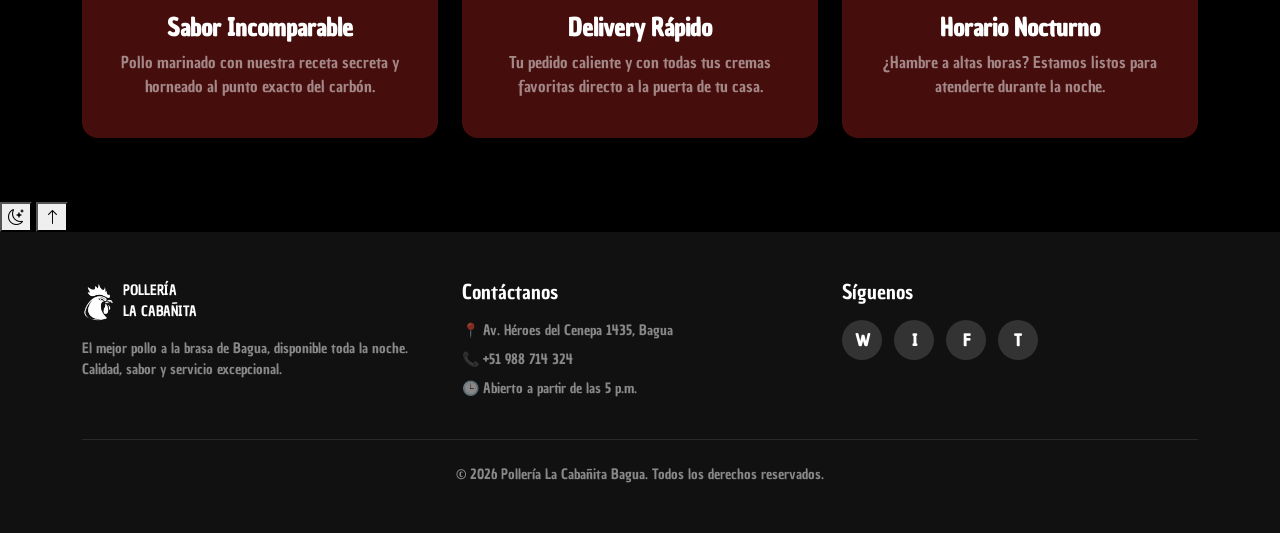
==== commit ffbffb94: "agregar herramientas flotantes para mejorar la navegación" ====
--- a/index.html
+++ b/index.html
@@ -175,6 +175,7 @@
       <button type="button" data-bs-target="#comentariosClientes" data-bs-slide-to="2" aria-label="Comentario 3"></button>
     </section>
 
+
     <section class="carousel-inner">
       <article class="carousel-item active">
         <blockquote class="card testimonial-card mobile-slide-card p-4 border-0 shadow-sm m-0">
@@ -184,7 +185,55 @@
           </footer>
         </blockquote>
       </article>
-
+      <article class="review-form mt-5">
+          <h3>Déjanos tu opinión</h3>
+          <form id="formOpinion" novalidate>
+              <fieldset class="row g-3">
+                  <legend class="visually-hidden">Formulario de opinión</legend>
+                  <label class="col-md-6 form-label" for="nombreOpinion"
+                      >Nombre
+                      <input
+                          class="form-control mt-2"
+                          id="nombreOpinion"
+                          maxlength="50"
+                          required
+                      />
+                  </label>
+                  <fieldset class="col-md-6">
+                      <legend class="form-label">Calificación</legend>
+                      <section
+                          id="selectorEstrellas"
+                          class="star-selector"
+                          role="radiogroup"
+                          aria-label="Calificación"
+                      >
+                          <button type="button" data-rating="1">★</button>
+                          <button type="button" data-rating="2">★</button>
+                          <button type="button" data-rating="3">★</button>
+                          <button type="button" data-rating="4">★</button>
+                          <button type="button" data-rating="5">★</button>
+                      </section>
+                  </fieldset>
+                  <label class="col-12 form-label" for="comentarioOpinion"
+                      >Comentario<textarea
+                          class="form-control mt-2"
+                          id="comentarioOpinion"
+                          rows="4"
+                          minlength="10"
+                          maxlength="300"
+                          required
+                      ></textarea>
+                  </label>
+                  <footer class="col-12">
+                      <button class="btn btn-brand" type="submit">
+                          Publicar opinión
+                      </button>
+                      <p id="mensajeOpinion" class="mt-3 mb-0" aria-live="polite"></p>
+                  </footer>
+              </fieldset>
+          </form>
+      </article>
+  
       <article class="carousel-item">
         <blockquote class="card testimonial-card mobile-slide-card p-4 border-0 shadow-sm m-0">
           <p class="card-text">"Me encanta que atiendan hasta tarde. Pasar por La Cabañita por un mostrito ya es tradición."</p>
@@ -322,6 +371,15 @@
   </section>
 </section>
   </main>
+
+  <aside class="floating-tools">
+    <button id="themeToggle" class="floating-button theme-toggle" type="button">
+      <i class="bi bi-moon-stars"></i>
+    </button>
+    <button id="backToTop" class="floating-button back-to-top" type="button">
+      <i class="bi bi-arrow-up"></i>
+    </button>
+  </aside>
 
   <footer class="footer py-5 text-white-50">
     <section class="container">
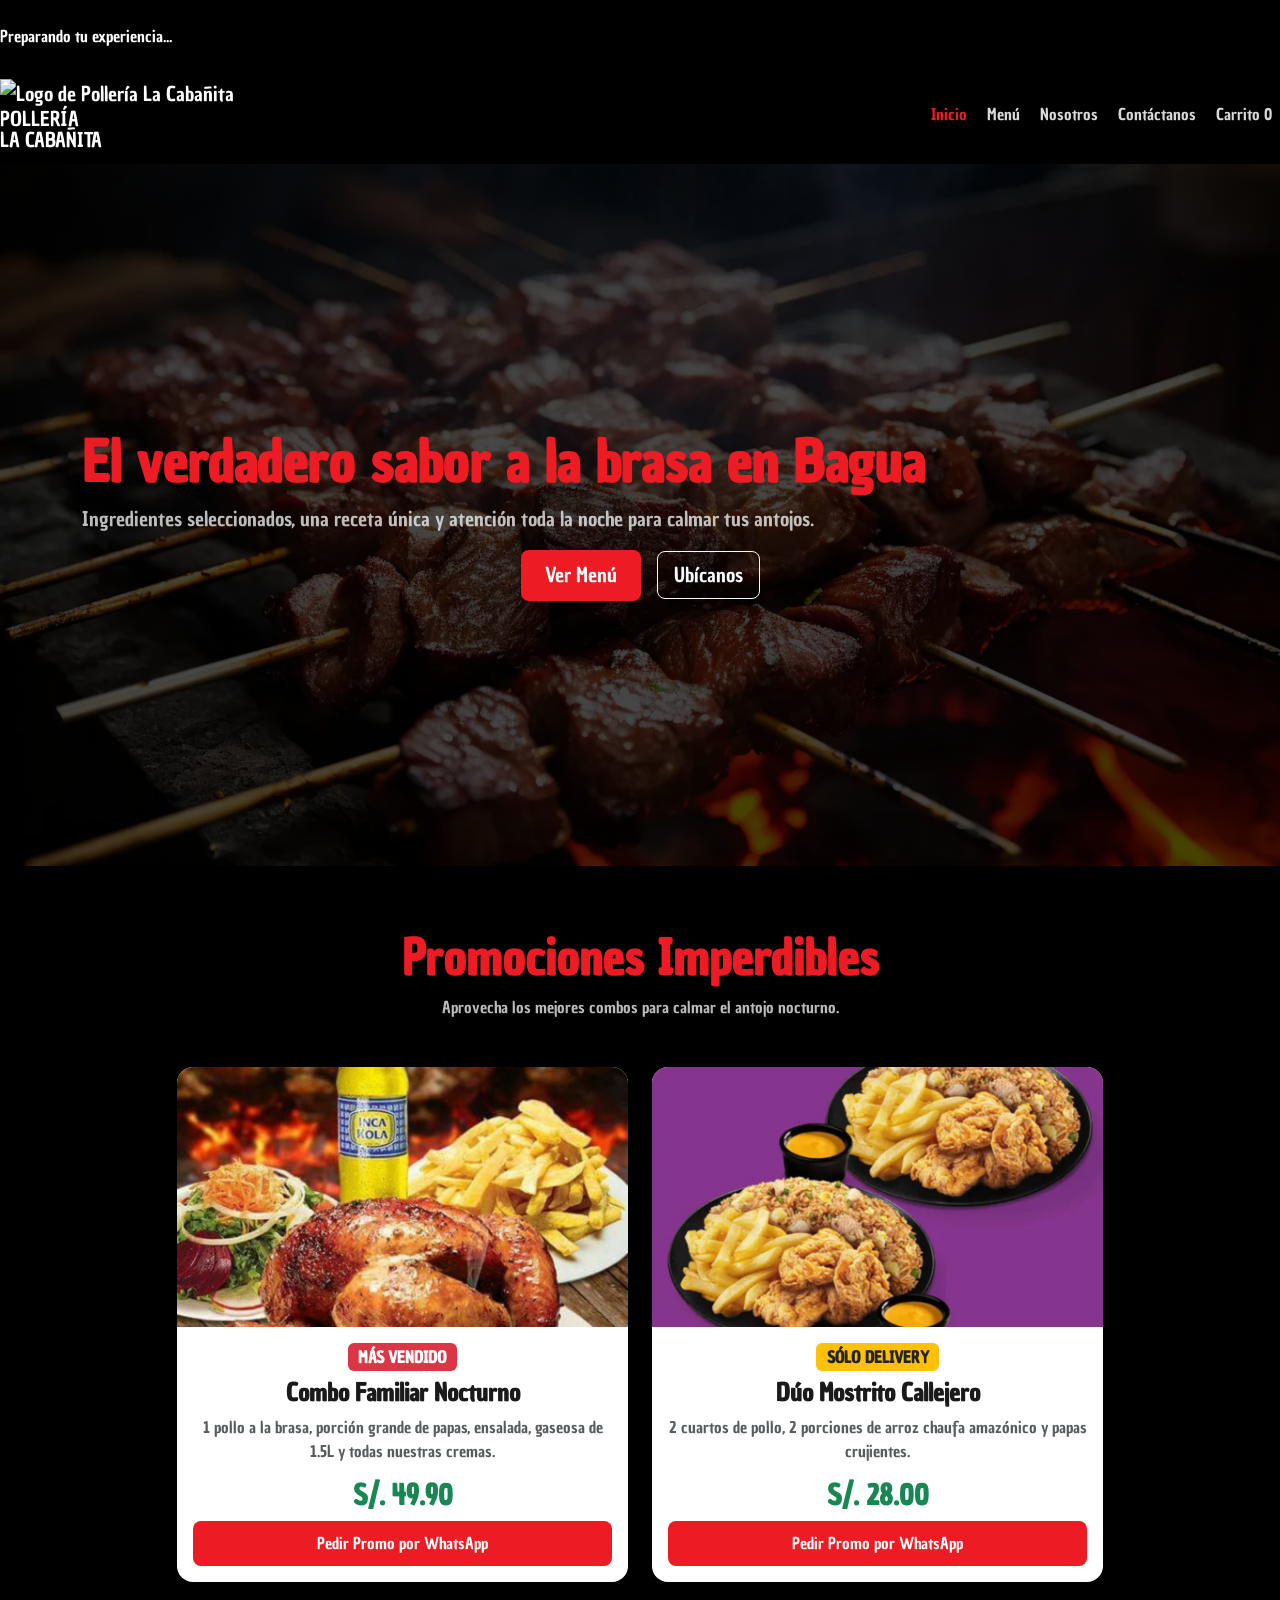
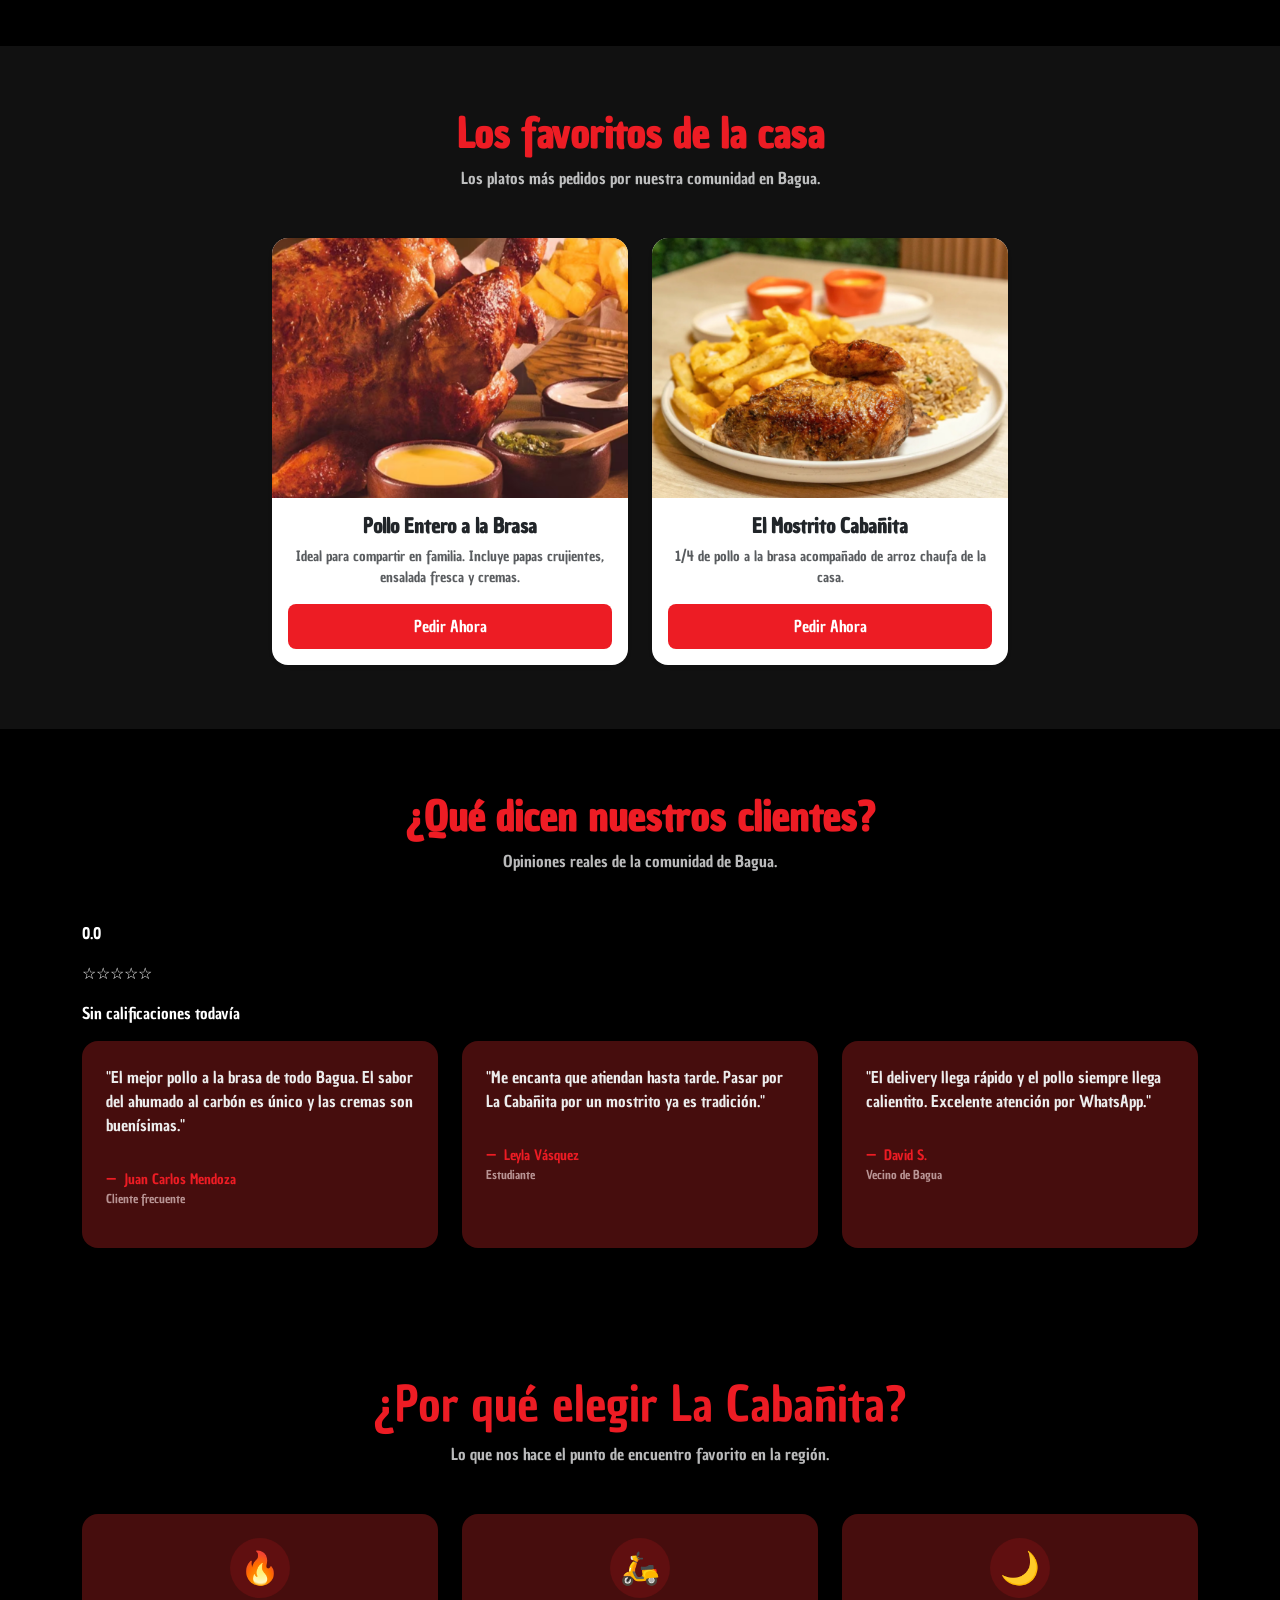
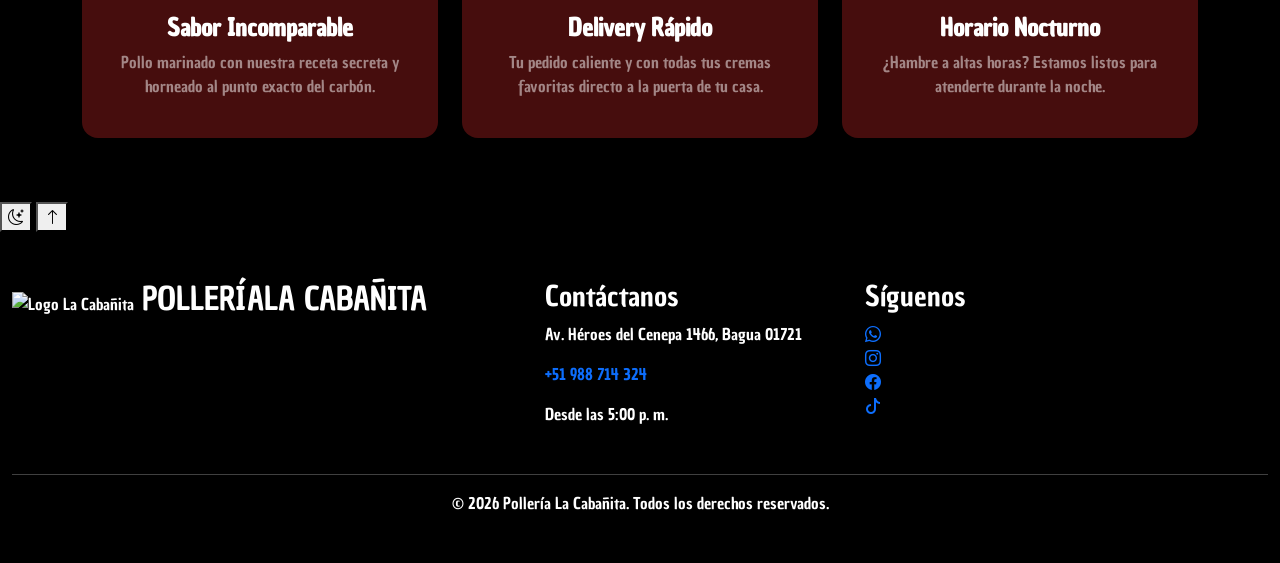
==== commit 1509d8db: "actualizacion del footer" ====
--- a/index.html
+++ b/index.html
@@ -381,44 +381,61 @@
     </button>
   </aside>
 
-  <footer class="footer py-5 text-white-50">
-    <section class="container">
-      <section class="row g-4">
-        <aside class="col-12 col-md-4">
-          <section class="footer-brand mb-3">
-            <img src="./imagenes/LOGOBNPOS.png" alt="Logo Blanco" class="footer-logo">
-            <header>
-              <span class="text-white d-block small">POLLERÍA</span>
-              <span class="text-white d-block small">LA CABAÑITA</span>
-            </header>
-          </section>
-          <p class="small">El mejor pollo a la brasa de Bagua, disponible toda la noche. Calidad, sabor y servicio excepcional.</p>
-        </aside>
-
-        <section class="col-12 col-md-4">
-          <h4 class="h5 text-white mb-3">Contáctanos</h4>
-          <ul class="list-unstyled small">
-            <li class="mb-2">📍 Av. Héroes del Cenepa 1435, Bagua</li>
-            <li class="mb-2">📞 +51 988 714 324</li>
-            <li class="mb-2">🕒 Abierto a partir de las 5 p.m.</li>
-          </ul>
-        </section>
-
-        <section class="col-12 col-md-4">
-          <h4 class="h5 text-white mb-3">Síguenos</h4>
-          <nav class="social-nav" aria-label="Redes sociales">
-            <a href="https://wa.me/51930838877" target="_blank" class="social-icon-circle" title="WhatsApp">W</a>
-            <a href="https://www.instagram.com/polleria_la_cabanita/" target="_blank" class="social-icon-circle" title="Instagram">I</a>
-            <a href="https://web.facebook.com/" target="_blank" class="social-icon-circle" title="Facebook">F</a>
-            <a href="https://www.tiktok.com/" target="_blank" class="social-icon-circle" title="TikTok">T</a>
-          </nav>
-        </section>
-      </section>
-
-      <hr class="border-secondary my-4">
-      <p class="text-center small text-white-50 mb-0">&copy; 2026 Pollería La Cabañita Bagua. Todos los derechos reservados.</p>
-    </section>
-  </footer>
+  <footer class="site-footer">
+            <section class="container-fluid py-5">
+                <section class="row g-4 align-items-start">
+                    <article class="col-lg-5 footer-brand">
+                        <img
+                            src="https://raw.githubusercontent.com/DeysiSanchezHernandez/DESARROLLO_WEB_1/main/imagenes/LOGOBNPOS.png"
+                            alt="Logo La Cabañita"
+                        />
+                        <header>
+                            <h2 class="footer-brand-name"><span>POLLERÍA</span><span>LA CABAÑITA</span></h2>
+                        </header>
+                    </article>
+                    <address class="col-12 col-md-6 col-lg-3">
+                        <h3>Contáctanos</h3>
+                        <p>Av. Héroes del Cenepa 1466, Bagua 01721</p>
+                        <p><a href="tel:+51988714324">+51 988 714 324</a></p>
+                        <p>Desde las 5:00 p. m.</p>
+                    </address>
+                    <nav class="col-12 col-md-6 col-lg-4" aria-label="Redes sociales">
+                        <h3>Síguenos</h3>
+                        <ul class="social-links list-unstyled">
+                            <li>
+                                <a
+                                    href="https://wa.me/51988714324"
+                                    target="_blank"
+                                    rel="noopener"
+                                    aria-label="WhatsApp"
+                                >
+                                    <i class="bi bi-whatsapp"></i>
+                                </a>
+                            </li>
+                            <li>
+                                <a href="https://www.instagram.com/polleria_la_cabanita/" target="_blank" rel="noopener noreferrer" aria-label="Instagram"
+                                    ><i class="bi bi-instagram"></i>
+                                </a>
+                            </li>
+                            <li>
+                                <a href="https://web.facebook.com/profile.php?id=100043336046885" target="_blank" rel="noopener noreferrer" aria-label="Facebook">
+                                    <i class="bi bi-facebook"></i>
+                                </a>
+                            </li>
+                            <li>
+                                <a href="https://www.tiktok.com/@pollerialacabanita?lang=es-419" target="_blank" rel="noopener noreferrer" aria-label="TikTok">
+                                    <i class="bi bi-tiktok"></i>
+                                </a>
+                            </li>
+                        </ul>
+                    </nav>
+                </section>
+                <hr />
+                <p class="mb-0 text-center">
+                    © 2026 Pollería La Cabañita. Todos los derechos reservados.
+                </p>
+            </section>
+        </footer>
 
   <script src="https://cdn.jsdelivr.net/npm/bootstrap@5.3.2/dist/js/bootstrap.bundle.min.js"></script>
 <script src="app.js"></script>
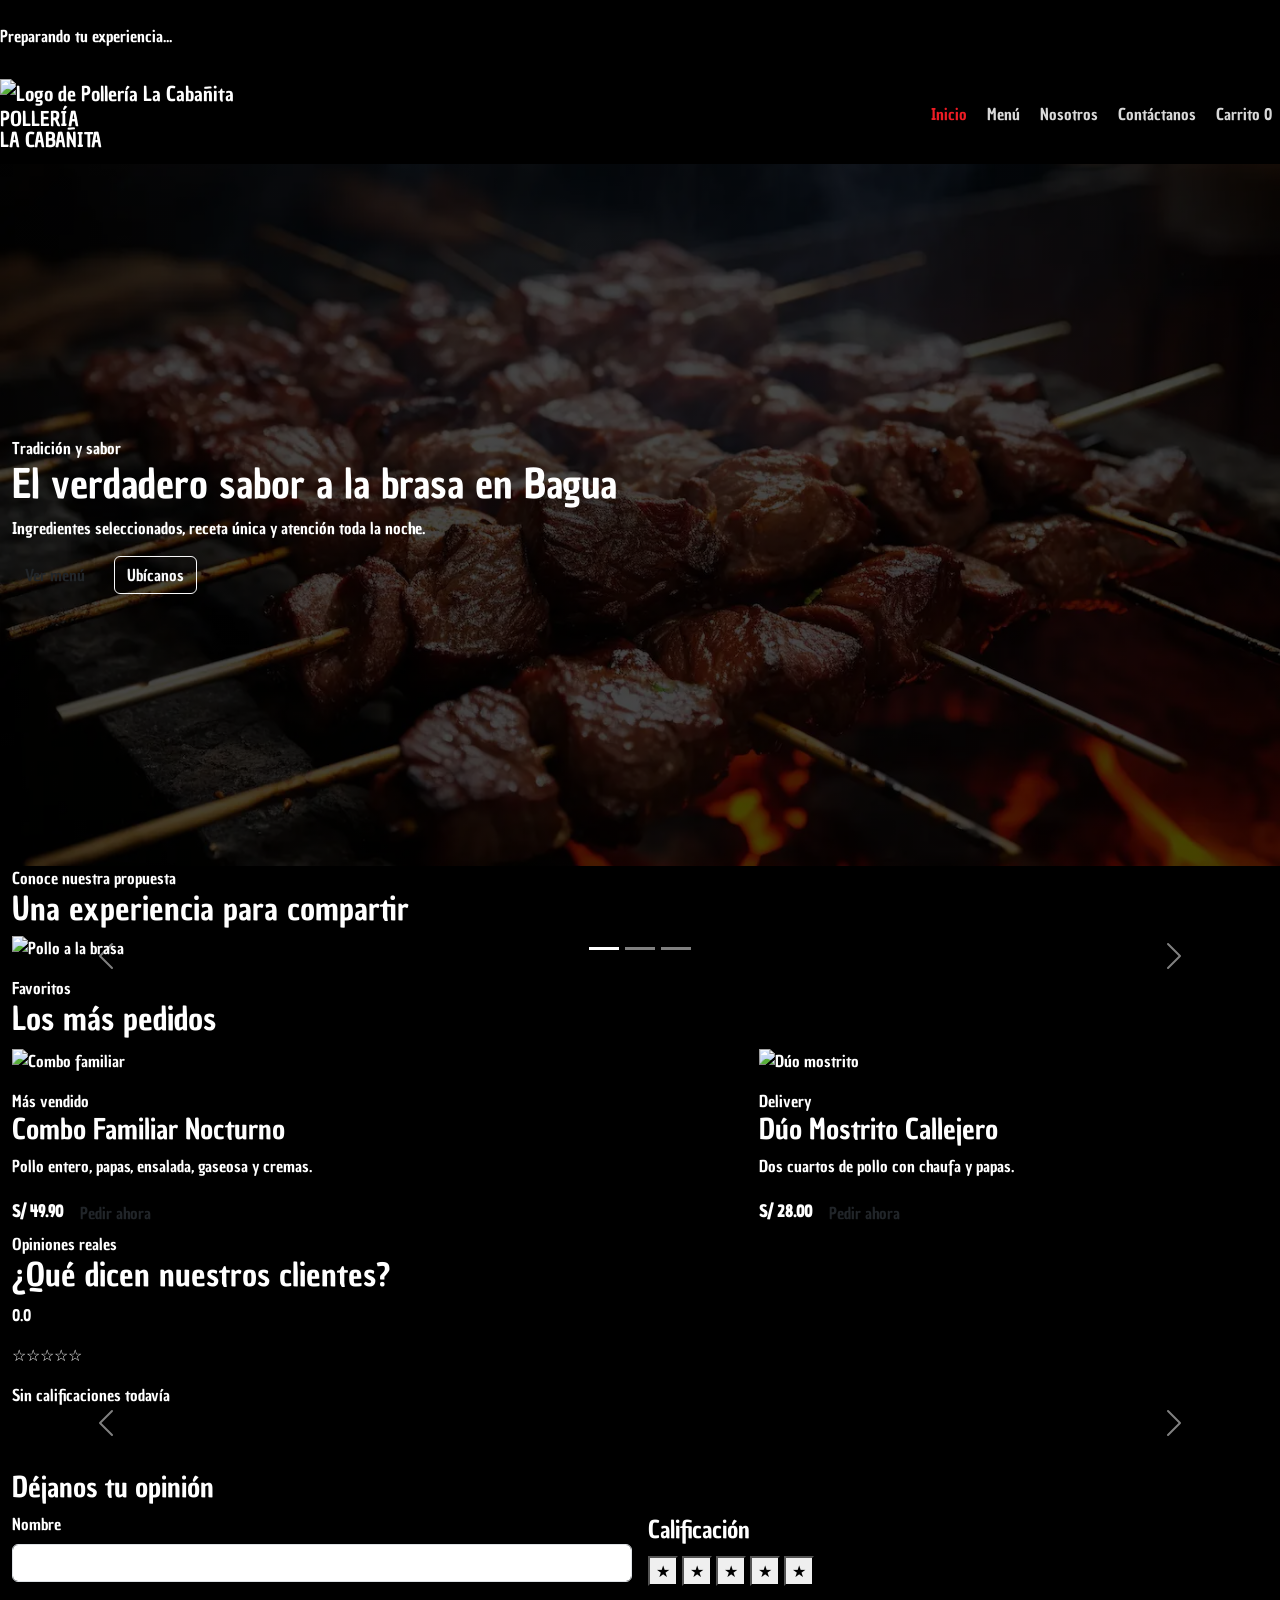
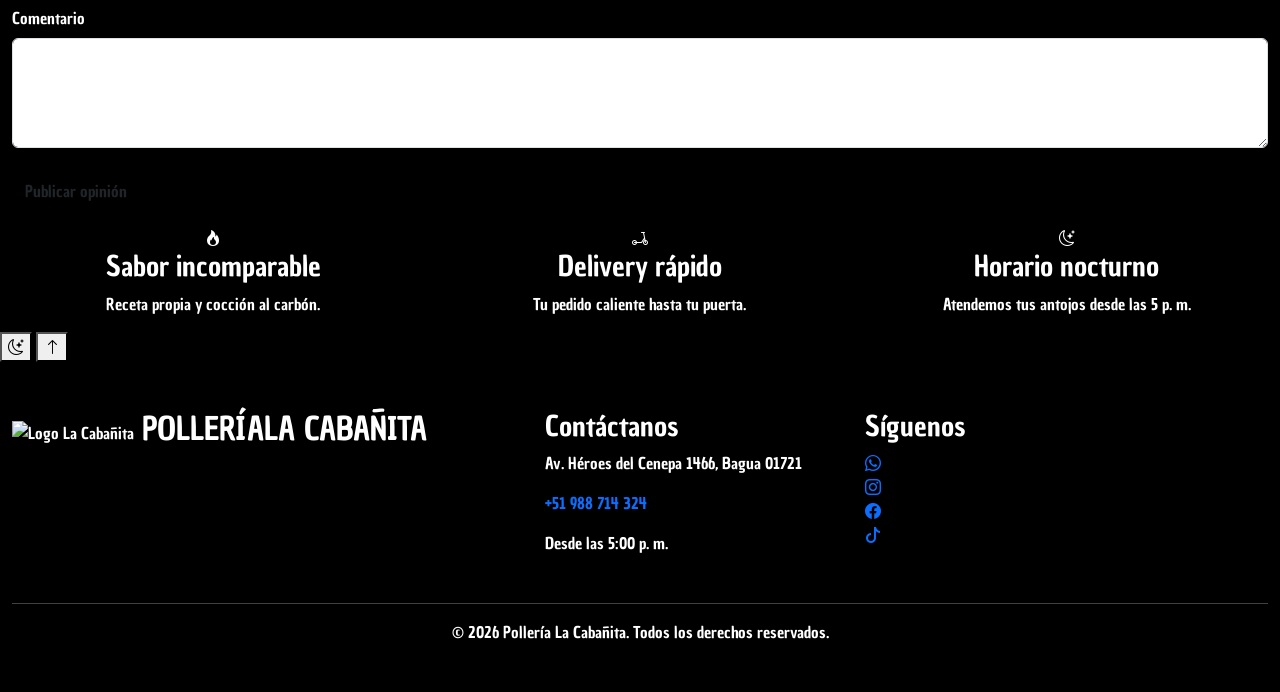
==== commit 42afcb22: "una actualizacion del index editando  el header y  parte del footer" ====
--- a/index.html
+++ b/index.html
@@ -1,30 +1,44 @@
-<!DOCTYPE html>
+<!doctype html>
 <html lang="es">
-<head>
-  <meta charset="UTF-8">
-  <meta name="description" content="Pollería La Cabañita en Bagua: pollo a la brasa, parrillas, combos y delivery."/>
-    <link rel="preconnect" href="https://fonts.googleapis.com">
-    <link rel="preconnect" href="https://fonts.gstatic.com" crossorigin>
-    <link href="https://fonts.googleapis.com/css2?family=Chau+Philomene+One:ital@0;1&display=swap" rel="stylesheet">
-  <meta name="viewport" content="width=device-width, initial-scale=1.0">
-  <title>Pollería La Cabañita Bagua | Inicio</title>
-  <link href="https://cdn.jsdelivr.net/npm/bootstrap@5.3.2/dist/css/bootstrap.min.css" rel="stylesheet">
-  <link rel="stylesheet" href="https://cdn.jsdelivr.net/npm/bootstrap-icons@1.11.3/font/bootstrap-icons.min.css">
-  <link rel="icon" type="image/png" sizes="512x512" href="imagenes/favicon-cabanita.png">
-  <link rel="apple-touch-icon" href="imagenes/favicon-cabanita.png">
-  <link rel="stylesheet" href="style.css">
-</head>
-
-<body>
-  <aside id="pageLoader" class="page-loader" aria-hidden="true">
-    <figure class="loader-content">
-        <img
-        src="https://raw.githubusercontent.com/DeysiSanchezHernandez/DESARROLLO_WEB_1/main/imagenes/LOGOBNPOS.png" class="loader-logo" alt="">
-        <span class="loader-ring"></span>
-        <figcaption> Preparando tu experiencia...</figcaption>
-    </figure>
-  </aside>
-  <header class="site-header sticky-top">
+    <head>
+        <meta charset="UTF-8" />
+        <meta name="viewport" content="width=device-width, initial-scale=1.0" />
+        <meta
+            name="description"
+            content="Pollería La Cabañita en Bagua: pollo a la brasa, parrillas, combos y delivery."
+        />
+        <link rel="preconnect" href="https://fonts.googleapis.com" />
+        <link rel="preconnect" href="https://fonts.gstatic.com" crossorigin />
+        <link
+            href="https://fonts.googleapis.com/css2?family=Chau+Philomene+One:ital@0;1&display=swap"
+            rel="stylesheet"
+        />
+        <link
+            href="https://cdn.jsdelivr.net/npm/bootstrap@5.3.3/dist/css/bootstrap.min.css"
+            rel="stylesheet"
+        />
+        <link
+            rel="stylesheet"
+            href="https://cdn.jsdelivr.net/npm/bootstrap-icons@1.11.3/font/bootstrap-icons.min.css"
+        />
+        <link rel="icon" type="image/png" sizes="512x512" href="imagenes/favicon-cabanita.png" />
+        <link rel="apple-touch-icon" href="imagenes/favicon-cabanita.png" />
+        <link rel="stylesheet" href="style.css" />
+        <title>Pollería La Cabañita | Inicio</title>
+    </head>
+    <body>
+        <aside id="pageLoader" class="page-loader" aria-hidden="true" aria-label="Cargando página">
+            <figure class="loader-content">
+                <img
+                    src="https://raw.githubusercontent.com/DeysiSanchezHernandez/DESARROLLO_WEB_1/main/imagenes/LOGOBNPOS.png"
+                    alt=""
+                    class="loader-logo"
+                />
+                <span class="loader-ring" aria-hidden="true"></span>
+                <figcaption>Preparando tu experiencia...</figcaption>
+            </figure>
+        </aside>
+        <header class="site-header sticky-top">
             <nav
                 class="navbar navbar-expand-lg navbar-dark container-fluid py-2"
                 aria-label="Navegación principal"
@@ -70,318 +84,299 @@
                 </section>
             </nav>
         </header>
-
-  <main>
-    <section class="hero hero-home">
-      <section id="galeriaInicio" class="carousel slide gallery" data-bs-ride="carousel"></section>
-      <section class="container">
-        <h1 class="display-4 fw-bold title-red">El verdadero sabor a la brasa en Bagua</h1>
-        <p class="lead text-light opacity-75">Ingredientes seleccionados, una receta única y atención toda la noche para calmar tus antojos.</p>
-        <nav class="hero-actions" aria-label="Acciones principales">
-          <a href="menu.html" class="btn btn-cabanita btn-lg">Ver Menú</a>
-          <a href="contactanos.html" class="btn btn-outline-light btn-lg">Ubícanos</a>
-        </nav>
-      </section>
-    </section>
-
-    <section class="container section-space">
-      <header class="text-center mb-5">
-        <h2 class="display-5 fw-bold title-red">Promociones Imperdibles</h2>
-        <p class="text-light opacity-75">Aprovecha los mejores combos para calmar el antojo nocturno.</p>
-      </header>
-
-      <section class="row g-4 justify-content-center">
-        <article class="col-12 col-md-6 col-lg-5">
-          <figure class="card product-card h-100 border-0 shadow-sm overflow-hidden text-center m-0">
-            <img src="./imagenes/COMBOFAMILIARNOCTURNO.png" class="card-img-top img-fluid" alt="Combo Familiar Nocturno">
-            <figcaption class="card-body">
-              <span class="badge bg-danger mb-2 fs-6">MÁS VENDIDO</span>
-              <h3 class="h4 card-title fw-bold">Combo Familiar Nocturno</h3>
-              <p class="card-text text-muted">1 pollo a la brasa, porción grande de papas, ensalada, gaseosa de 1.5L y todas nuestras cremas.</p>
-              <p class="h3 text-success fw-bold">S/. 49.90</p>
-              <a href="https://wa.me/51930838877" target="_blank" class="btn btn-cabanita w-100">Pedir Promo por WhatsApp</a>
-            </figcaption>
-          </figure>
-        </article>
-
-        <article class="col-12 col-md-6 col-lg-5">
-          <figure class="card product-card h-100 border-0 shadow-sm overflow-hidden text-center m-0">
-            <img src="./imagenes/DUOMONSTRITOCALLEJERO.png" class="card-img-top img-fluid" alt="Dúo Mostrito Callejero">
-            <figcaption class="card-body">
-              <span class="badge bg-warning text-dark mb-2 fs-6">SÓLO DELIVERY</span>
-              <h3 class="h4 card-title fw-bold">Dúo Mostrito Callejero</h3>
-              <p class="card-text text-muted">2 cuartos de pollo, 2 porciones de arroz chaufa amazónico y papas crujientes.</p>
-              <p class="h3 text-success fw-bold">S/. 28.00</p>
-              <a href="https://wa.me/51930838877" target="_blank" class="btn btn-cabanita w-100">Pedir Promo por WhatsApp</a>
-            </figcaption>
-          </figure>
-        </article>
-      </section>
-    </section>
-
-    <section class="section-dark section-space">
-      <section class="container">
-        <header class="text-center mb-5">
-          <h2 class="h1 fw-bold title-red">Los favoritos de la casa</h2>
-          <p class="text-light opacity-75">Los platos más pedidos por nuestra comunidad en Bagua.</p>
-        </header>
-
-        <section class="row g-4 justify-content-center">
-          <article class="col-12 col-md-6 col-lg-4">
-            <section class="card product-card h-100 shadow-sm">
-              <img src="./imagenes/POLLOALABRASACOMPLETO.png" class="card-img-top img-fluid" alt="Pollo a la Brasa Completo">
-              <section class="card-body text-center">
-                <h3 class="h5 card-title text-dark fw-bold">Pollo Entero a la Brasa</h3>
-                <p class="card-text text-muted small">Ideal para compartir en familia. Incluye papas crujientes, ensalada fresca y cremas.</p>
-                <a href="menu.html" class="btn btn-cabanita w-100">Pedir Ahora</a>
-              </section>
-            </section>
-          </article>
-
-          <article class="col-12 col-md-6 col-lg-4">
-            <section class="card product-card h-100 shadow-sm">
-              <img src="./imagenes/MONSTRITOCABAÑITA.png" class="card-img-top img-fluid" alt="Mostrito Cabañita">
-              <section class="card-body text-center">
-                <h3 class="h5 card-title text-dark fw-bold">El Mostrito Cabañita</h3>
-                <p class="card-text text-muted small">1/4 de pollo a la brasa acompañado de arroz chaufa de la casa.</p>
-                <a href="menu.html" class="btn btn-cabanita w-100">Pedir Ahora</a>
-              </section>
-            </section>
-          </article>
-        </section>
-      </section>
-    </section>
-
-    <section class="container section-space">
-  <header class="text-center mb-5">
-    <h2 class="h1 fw-bold title-red">¿Qué dicen nuestros clientes?</h2>
-    <p class="text-light opacity-75">Opiniones reales de la comunidad de Bagua.</p>
-  </header>
-  
-  <section class="reviews-summary" aria-label="Promedio de calificaciones">
-    <article class="reviews-average-card">
-      <p id="promedioNumero" class="reviews-average-number"> 0.0 </p>
-        <section>
-          <p id="promedioEstrellas" class="reviews-average-stars"> ☆☆☆☆☆ </p>
-          <p id="promedioTexto" class="reviews-average-text"> Sin calificaciones todavía </p> 
-        </section>
-    </article>
-  </section>
-
-  <section id="comentariosClientes" class="carousel slide mobile-carousel d-md-none" data-bs-ride="carousel" data-bs-touch="true" aria-label="Carrusel de comentarios de clientes">
-    <section class="carousel-indicators mobile-carousel-indicators">
-      <button type="button" data-bs-target="#comentariosClientes" data-bs-slide-to="0" class="active" aria-current="true" aria-label="Comentario 1"></button>
-      <button type="button" data-bs-target="#comentariosClientes" data-bs-slide-to="1" aria-label="Comentario 2"></button>
-      <button type="button" data-bs-target="#comentariosClientes" data-bs-slide-to="2" aria-label="Comentario 3"></button>
-    </section>
-
-
-    <section class="carousel-inner">
-      <article class="carousel-item active">
-        <blockquote class="card testimonial-card mobile-slide-card p-4 border-0 shadow-sm m-0">
-          <p class="card-text">"El mejor pollo a la brasa de todo Bagua. El sabor del ahumado al carbón es único y las cremas son buenísimas."</p>
-          <footer class="blockquote-footer mt-3 bg-transparent border-0 p-0">
-            Juan Carlos Mendoza <small class="d-block">Cliente frecuente</small>
-          </footer>
-        </blockquote>
-      </article>
-      <article class="review-form mt-5">
-          <h3>Déjanos tu opinión</h3>
-          <form id="formOpinion" novalidate>
-              <fieldset class="row g-3">
-                  <legend class="visually-hidden">Formulario de opinión</legend>
-                  <label class="col-md-6 form-label" for="nombreOpinion"
-                      >Nombre
-                      <input
-                          class="form-control mt-2"
-                          id="nombreOpinion"
-                          maxlength="50"
-                          required
-                      />
-                  </label>
-                  <fieldset class="col-md-6">
-                      <legend class="form-label">Calificación</legend>
-                      <section
-                          id="selectorEstrellas"
-                          class="star-selector"
-                          role="radiogroup"
-                          aria-label="Calificación"
-                      >
-                          <button type="button" data-rating="1">★</button>
-                          <button type="button" data-rating="2">★</button>
-                          <button type="button" data-rating="3">★</button>
-                          <button type="button" data-rating="4">★</button>
-                          <button type="button" data-rating="5">★</button>
-                      </section>
-                  </fieldset>
-                  <label class="col-12 form-label" for="comentarioOpinion"
-                      >Comentario<textarea
-                          class="form-control mt-2"
-                          id="comentarioOpinion"
-                          rows="4"
-                          minlength="10"
-                          maxlength="300"
-                          required
-                      ></textarea>
-                  </label>
-                  <footer class="col-12">
-                      <button class="btn btn-brand" type="submit">
-                          Publicar opinión
-                      </button>
-                      <p id="mensajeOpinion" class="mt-3 mb-0" aria-live="polite"></p>
-                  </footer>
-              </fieldset>
-          </form>
-      </article>
-  
-      <article class="carousel-item">
-        <blockquote class="card testimonial-card mobile-slide-card p-4 border-0 shadow-sm m-0">
-          <p class="card-text">"Me encanta que atiendan hasta tarde. Pasar por La Cabañita por un mostrito ya es tradición."</p>
-          <footer class="blockquote-footer mt-3 bg-transparent border-0 p-0">
-            Leyla Vásquez <small class="d-block">Estudiante</small>
-          </footer>
-        </blockquote>
-      </article>
-
-      <article class="carousel-item">
-        <blockquote class="card testimonial-card mobile-slide-card p-4 border-0 shadow-sm m-0">
-          <p class="card-text">"El delivery llega rápido y el pollo siempre llega calientito. Excelente atención por WhatsApp."</p>
-          <footer class="blockquote-footer mt-3 bg-transparent border-0 p-0">
-            David S. <small class="d-block">Vecino de Bagua</small>
-          </footer>
-        </blockquote>
-      </article>
-    </section>
-
-    <button class="carousel-control-prev mobile-carousel-control" type="button" data-bs-target="#comentariosClientes" data-bs-slide="prev" aria-label="Comentario anterior">
-      <span class="carousel-control-prev-icon" aria-hidden="true"></span>
-      <span class="visually-hidden">Anterior</span>
-    </button>
-
-    <button class="carousel-control-next mobile-carousel-control" type="button" data-bs-target="#comentariosClientes" data-bs-slide="next" aria-label="Comentario siguiente">
-      <span class="carousel-control-next-icon" aria-hidden="true"></span>
-      <span class="visually-hidden">Siguiente</span>
-    </button>
-  </section>
-
-  <section class="row g-4 d-none d-md-flex">
-    <article class="col-md-4">
-      <blockquote class="card testimonial-card h-100 p-4 border-0 shadow-sm m-0">
-        <p class="card-text">"El mejor pollo a la brasa de todo Bagua. El sabor del ahumado al carbón es único y las cremas son buenísimas."</p>
-        <footer class="blockquote-footer mt-3 bg-transparent border-0 p-0">
-          Juan Carlos Mendoza <small class="d-block">Cliente frecuente</small>
-        </footer>
-      </blockquote>
-    </article>
-
-    <article class="col-md-4">
-      <blockquote class="card testimonial-card h-100 p-4 border-0 shadow-sm m-0">
-        <p class="card-text">"Me encanta que atiendan hasta tarde. Pasar por La Cabañita por un mostrito ya es tradición."</p>
-        <footer class="blockquote-footer mt-3 bg-transparent border-0 p-0">
-          Leyla Vásquez <small class="d-block">Estudiante</small>
-        </footer>
-      </blockquote>
-    </article>
-
-    <article class="col-md-4">
-      <blockquote class="card testimonial-card h-100 p-4 border-0 shadow-sm m-0">
-        <p class="card-text">"El delivery llega rápido y el pollo siempre llega calientito. Excelente atención por WhatsApp."</p>
-        <footer class="blockquote-footer mt-3 bg-transparent border-0 p-0">
-          David S. <small class="d-block">Vecino de Bagua</small>
-        </footer>
-      </blockquote>
-    </article>
-  </section>
-</section>
-
-<section class="container section-space">
-  <header class="text-center mb-5">
-    <h2 class="display-5 title-red">¿Por qué elegir La Cabañita?</h2>
-    <p class="text-light opacity-75">Lo que nos hace el punto de encuentro favorito en la región.</p>
-  </header>
-
-  <section id="razonesCabanita" class="carousel slide mobile-carousel d-md-none" data-bs-ride="carousel" data-bs-touch="true" aria-label="Carrusel de razones para elegir La Cabañita">
-    <section class="carousel-indicators mobile-carousel-indicators">
-      <button type="button" data-bs-target="#razonesCabanita" data-bs-slide-to="0" class="active" aria-current="true" aria-label="Razón 1"></button>
-      <button type="button" data-bs-target="#razonesCabanita" data-bs-slide-to="1" aria-label="Razón 2"></button>
-      <button type="button" data-bs-target="#razonesCabanita" data-bs-slide-to="2" aria-label="Razón 3"></button>
-    </section>
-
-    <section class="carousel-inner">
-      <article class="carousel-item active">
-        <section class="card benefit-card mobile-slide-card p-4 border-0 shadow-sm text-center">
-          <figure class="icon-circle mx-auto"><span>🔥</span></figure>
-          <h3 class="h4 fw-bold">Sabor Incomparable</h3>
-          <p class="text-white-50 mb-0">Pollo marinado con nuestra receta secreta y horneado al punto exacto del carbón.</p>
-        </section>
-      </article>
-
-      <article class="carousel-item">
-        <section class="card benefit-card mobile-slide-card p-4 border-0 shadow-sm text-center">
-          <figure class="icon-circle mx-auto"><span>🛵</span></figure>
-          <h3 class="h4 fw-bold">Delivery Rápido</h3>
-          <p class="text-white-50 mb-0">Tu pedido caliente y con todas tus cremas favoritas directo a la puerta de tu casa.</p>
-        </section>
-      </article>
-
-      <article class="carousel-item">
-        <section class="card benefit-card mobile-slide-card p-4 border-0 shadow-sm text-center">
-          <figure class="icon-circle mx-auto"><span>🌙</span></figure>
-          <h3 class="h4 fw-bold">Horario Nocturno</h3>
-          <p class="text-white-50 mb-0">¿Hambre a altas horas? Estamos listos para atenderte durante la noche.</p>
-        </section>
-      </article>
-    </section>
-
-    <button class="carousel-control-prev mobile-carousel-control" type="button" data-bs-target="#razonesCabanita" data-bs-slide="prev" aria-label="Razón anterior">
-      <span class="carousel-control-prev-icon" aria-hidden="true"></span>
-      <span class="visually-hidden">Anterior</span>
-    </button>
-
-    <button class="carousel-control-next mobile-carousel-control" type="button" data-bs-target="#razonesCabanita" data-bs-slide="next" aria-label="Razón siguiente">
-      <span class="carousel-control-next-icon" aria-hidden="true"></span>
-      <span class="visually-hidden">Siguiente</span>
-    </button>
-  </section>
-
-  <section class="row g-4 text-center d-none d-md-flex">
-    <article class="col-md-4">
-      <section class="card benefit-card h-100 p-4 border-0 shadow-sm">
-        <figure class="icon-circle mx-auto"><span>🔥</span></figure>
-        <h3 class="h4 fw-bold">Sabor Incomparable</h3>
-        <p class="text-white-50">Pollo marinado con nuestra receta secreta y horneado al punto exacto del carbón.</p>
-      </section>
-    </article>
-
-    <article class="col-md-4">
-      <section class="card benefit-card h-100 p-4 border-0 shadow-sm">
-        <figure class="icon-circle mx-auto"><span>🛵</span></figure>
-        <h3 class="h4 fw-bold">Delivery Rápido</h3>
-        <p class="text-white-50">Tu pedido caliente y con todas tus cremas favoritas directo a la puerta de tu casa.</p>
-      </section>
-    </article>
-
-    <article class="col-md-4">
-      <section class="card benefit-card h-100 p-4 border-0 shadow-sm">
-        <figure class="icon-circle mx-auto"><span>🌙</span></figure>
-        <h3 class="h4 fw-bold">Horario Nocturno</h3>
-        <p class="text-white-50">¿Hambre a altas horas? Estamos listos para atenderte durante la noche.</p>
-      </section>
-    </article>
-  </section>
-</section>
-  </main>
-
-  <aside class="floating-tools">
-    <button id="themeToggle" class="floating-button theme-toggle" type="button">
-      <i class="bi bi-moon-stars"></i>
-    </button>
-    <button id="backToTop" class="floating-button back-to-top" type="button">
-      <i class="bi bi-arrow-up"></i>
-    </button>
-  </aside>
-
-  <footer class="site-footer">
+        <main>
+            <section class="hero hero-home">
+                <article class="container-fluid hero-content">
+                    <span class="eyebrow">Tradición y sabor</span>
+                    <h1>El verdadero sabor a la brasa en Bagua</h1>
+                    <p>Ingredientes seleccionados, receta única y atención toda la noche.</p>
+                    <nav class="d-flex flex-wrap gap-3" aria-label="Acciones principales">
+                        <a class="btn btn-brand" href="menu.html">Ver menú</a>
+                        <a class="btn btn-outline-light" href="contactanos.html">Ubícanos</a>
+                    </nav>
+                </article>
+            </section>
+            <section class="section">
+                <article class="container-fluid">
+                    <header class="section-title">
+                        <span>Conoce nuestra propuesta</span>
+                        <h2>Una experiencia para compartir</h2>
+                    </header>
+                    <section
+                        id="galeriaInicio"
+                        class="carousel slide gallery"
+                        data-bs-ride="carousel"
+                        aria-label="Galería de La Cabañita"
+                    >
+                        <nav class="carousel-indicators">
+                            <button
+                                type="button"
+                                data-bs-target="#galeriaInicio"
+                                data-bs-slide-to="0"
+                                class="active"
+                                aria-current="true"
+                                aria-label="Imagen 1"
+                            ></button>
+                            <button
+                                type="button"
+                                data-bs-target="#galeriaInicio"
+                                data-bs-slide-to="1"
+                                aria-label="Imagen 2"
+                            ></button>
+                            <button
+                                type="button"
+                                data-bs-target="#galeriaInicio"
+                                data-bs-slide-to="2"
+                                aria-label="Imagen 3"
+                            ></button>
+                        </nav>
+                        <section class="carousel-inner">
+                            <figure class="carousel-item active">
+                                <img
+                                    src="https://raw.githubusercontent.com/DeysiSanchezHernandez/DESARROLLO_WEB_1/main/imagenes/FONDOINDEX.png"
+                                    class="d-block w-100"
+                                    alt="Pollo a la brasa"
+                                />
+                                <figcaption class="carousel-caption">
+                                    <h3>Sabor tradicional</h3>
+                                    <p>Preparado al carbón y servido al momento.</p>
+                                </figcaption>
+                            </figure>
+                            <figure class="carousel-item">
+                                <img
+                                    src="https://raw.githubusercontent.com/DeysiSanchezHernandez/DESARROLLO_WEB_1/main/imagenes/COMBOFAMILIARNOCTURNO.png"
+                                    class="d-block w-100"
+                                    alt="Combo familiar"
+                                />
+                                <figcaption class="carousel-caption">
+                                    <h3>Combos para compartir</h3>
+                                    <p>Opciones completas para toda la familia.</p>
+                                </figcaption>
+                            </figure>
+                            <figure class="carousel-item">
+                                <img
+                                    src="https://raw.githubusercontent.com/DeysiSanchezHernandez/DESARROLLO_WEB_1/main/imagenes/INTERIOR.jpeg"
+                                    class="d-block w-100"
+                                    alt="Interior del local"
+                                />
+                                <figcaption class="carousel-caption">
+                                    <h3>Te esperamos</h3>
+                                    <p>Un espacio cálido para disfrutar juntos.</p>
+                                </figcaption>
+                            </figure>
+                        </section>
+                        <button
+                            class="carousel-control-prev"
+                            type="button"
+                            data-bs-target="#galeriaInicio"
+                            data-bs-slide="prev"
+                            aria-label="Anterior"
+                        >
+                            <span class="carousel-control-prev-icon"></span>
+                        </button>
+                        <button
+                            class="carousel-control-next"
+                            type="button"
+                            data-bs-target="#galeriaInicio"
+                            data-bs-slide="next"
+                            aria-label="Siguiente"
+                        >
+                            <span class="carousel-control-next-icon"></span>
+                        </button>
+                    </section>
+                </article>
+            </section>
+            <section class="section section-soft">
+                <article class="container-fluid">
+                    <header class="section-title">
+                        <span>Favoritos</span>
+                        <h2>Los más pedidos</h2>
+                    </header>
+                    <section class="row g-4 justify-content-between promo-grid">
+                        <article class="col-12 col-lg-5 promo-column">
+                            <section class="promo-card">
+                                <figure>
+                                    <img
+                                        src="https://raw.githubusercontent.com/DeysiSanchezHernandez/DESARROLLO_WEB_1/main/imagenes/COMBOFAMILIARNOCTURNO.png"
+                                        alt="Combo familiar"
+                                    />
+                                </figure>
+                                <section class="promo-body">
+                                    <span class="tag">Más vendido</span>
+                                    <h3>Combo Familiar Nocturno</h3>
+                                    <p>Pollo entero, papas, ensalada, gaseosa y cremas.</p>
+                                    <strong>S/ 49.90</strong>
+                                    <a class="btn btn-brand" href="menu.html?categoria=combos"
+                                        >Pedir ahora</a
+                                    >
+                                </section>
+                            </section>
+                        </article>
+                        <article class="col-12 col-lg-5 promo-column">
+                            <section class="promo-card">
+                                <figure>
+                                    <img
+                                        src="https://raw.githubusercontent.com/DeysiSanchezHernandez/DESARROLLO_WEB_1/main/imagenes/DUOMONSTRITOCALLEJERO.png"
+                                        alt="Dúo mostrito"
+                                    />
+                                </figure>
+                                <section class="promo-body">
+                                    <span class="tag">Delivery</span>
+                                    <h3>Dúo Mostrito Callejero</h3>
+                                    <p>Dos cuartos de pollo con chaufa y papas.</p>
+                                    <strong>S/ 28.00</strong>
+                                    <a class="btn btn-brand" href="menu.html?categoria=combos"
+                                        >Pedir ahora</a
+                                    >
+                                </section>
+                            </section>
+                        </article>
+                    </section>
+                </article>
+            </section>
+            <section class="section">
+                <article class="container-fluid">
+                    <header class="section-title">
+                        <span>Opiniones reales</span>
+                        <h2>¿Qué dicen nuestros clientes?</h2>
+                    </header>
+                    <section class="reviews-summary" aria-label="Promedio de calificaciones">
+                        <article class="reviews-average-card">
+                            <p id="promedioNumero" class="reviews-average-number">0.0</p>
+                            <section>
+                                <p
+                                    id="promedioEstrellas"
+                                    class="reviews-average-stars"
+                                    aria-label="Promedio de estrellas"
+                                >
+                                    ☆☆☆☆☆
+                                </p>
+                                <p id="promedioTexto" class="reviews-average-text">
+                                    Sin calificaciones todavía
+                                </p>
+                            </section>
+                        </article>
+                    </section>
+                    <section
+                        id="opinionesCarousel"
+                        class="carousel slide reviews-carousel"
+                        data-bs-touch="true"
+                    >
+                        <nav
+                            id="indicadoresOpiniones"
+                            class="carousel-indicators review-indicators"
+                        ></nav>
+                        <section id="listaOpiniones" class="carousel-inner"></section>
+                        <button
+                            class="carousel-control-prev"
+                            type="button"
+                            data-bs-target="#opinionesCarousel"
+                            data-bs-slide="prev"
+                        >
+                            <span class="carousel-control-prev-icon"></span>
+                        </button>
+                        <button
+                            class="carousel-control-next"
+                            type="button"
+                            data-bs-target="#opinionesCarousel"
+                            data-bs-slide="next"
+                        >
+                            <span class="carousel-control-next-icon"></span>
+                        </button>
+                    </section>
+                    <article class="review-form mt-5">
+                        <h3>Déjanos tu opinión</h3>
+                        <form id="formOpinion" novalidate>
+                            <fieldset class="row g-3">
+                                <legend class="visually-hidden">Formulario de opinión</legend>
+                                <label class="col-md-6 form-label" for="nombreOpinion"
+                                    >Nombre
+                                    <input
+                                        class="form-control mt-2"
+                                        id="nombreOpinion"
+                                        maxlength="50"
+                                        required
+                                    />
+                                </label>
+                                <fieldset class="col-md-6">
+                                    <legend class="form-label">Calificación</legend>
+                                    <section
+                                        id="selectorEstrellas"
+                                        class="star-selector"
+                                        role="radiogroup"
+                                        aria-label="Calificación"
+                                    >
+                                        <button type="button" data-rating="1">★</button>
+                                        <button type="button" data-rating="2">★</button>
+                                        <button type="button" data-rating="3">★</button>
+                                        <button type="button" data-rating="4">★</button>
+                                        <button type="button" data-rating="5">★</button>
+                                    </section>
+                                </fieldset>
+                                <label class="col-12 form-label" for="comentarioOpinion"
+                                    >Comentario<textarea
+                                        class="form-control mt-2"
+                                        id="comentarioOpinion"
+                                        rows="4"
+                                        minlength="10"
+                                        maxlength="300"
+                                        required
+                                    ></textarea>
+                                </label>
+                                <footer class="col-12">
+                                    <button class="btn btn-brand" type="submit">
+                                        Publicar opinión
+                                    </button>
+                                    <p id="mensajeOpinion" class="mt-3 mb-0" aria-live="polite"></p>
+                                </footer>
+                            </fieldset>
+                        </form>
+                    </article>
+                </article>
+            </section>
+            <section class="section home-benefits">
+                <article class="container-fluid">
+                    <section class="row g-4 text-center">
+                        <article class="col-md-4">
+                            <i class="bi bi-fire feature-icon"></i>
+                            <h3>Sabor incomparable</h3>
+                            <p>Receta propia y cocción al carbón.</p>
+                        </article>
+                        <article class="col-md-4">
+                            <i class="bi bi-scooter feature-icon"></i>
+                            <h3>Delivery rápido</h3>
+                            <p>Tu pedido caliente hasta tu puerta.</p>
+                        </article>
+                        <article class="col-md-4">
+                            <i class="bi bi-moon-stars feature-icon"></i>
+                            <h3>Horario nocturno</h3>
+                            <p>Atendemos tus antojos desde las 5 p. m.</p>
+                        </article>
+                    </section>
+                </article>
+            </section>
+        </main>
+        <aside class="floating-tools" aria-label="Herramientas de visualización">
+            <button
+                id="themeToggle"
+                class="floating-button theme-toggle"
+                type="button"
+                aria-label="Activar modo nocturno"
+                title="Cambiar tema"
+            >
+                <i class="bi bi-moon-stars" aria-hidden="true"></i>
+            </button>
+            <button
+                id="backToTop"
+                class="floating-button back-to-top"
+                type="button"
+                aria-label="Volver al inicio"
+                title="Volver arriba"
+            >
+                <i class="bi bi-arrow-up" aria-hidden="true"></i>
+            </button>
+        </aside>
+        <footer class="site-footer">
             <section class="container-fluid py-5">
                 <section class="row g-4 align-items-start">
                     <article class="col-lg-5 footer-brand">
@@ -436,8 +431,9 @@
                 </p>
             </section>
         </footer>
-
-  <script src="https://cdn.jsdelivr.net/npm/bootstrap@5.3.2/dist/js/bootstrap.bundle.min.js"></script>
-<script src="app.js"></script>
-</body>
-</html>+        <script src="https://cdn.jsdelivr.net/npm/bootstrap@5.3.3/dist/js/bootstrap.bundle.min.js"></script>
+        <script src="js/app.js"></script>
+        <script src="js/loader.js"></script>
+        <script src="js/opiniones.js"></script>
+    </body>
+</html>
